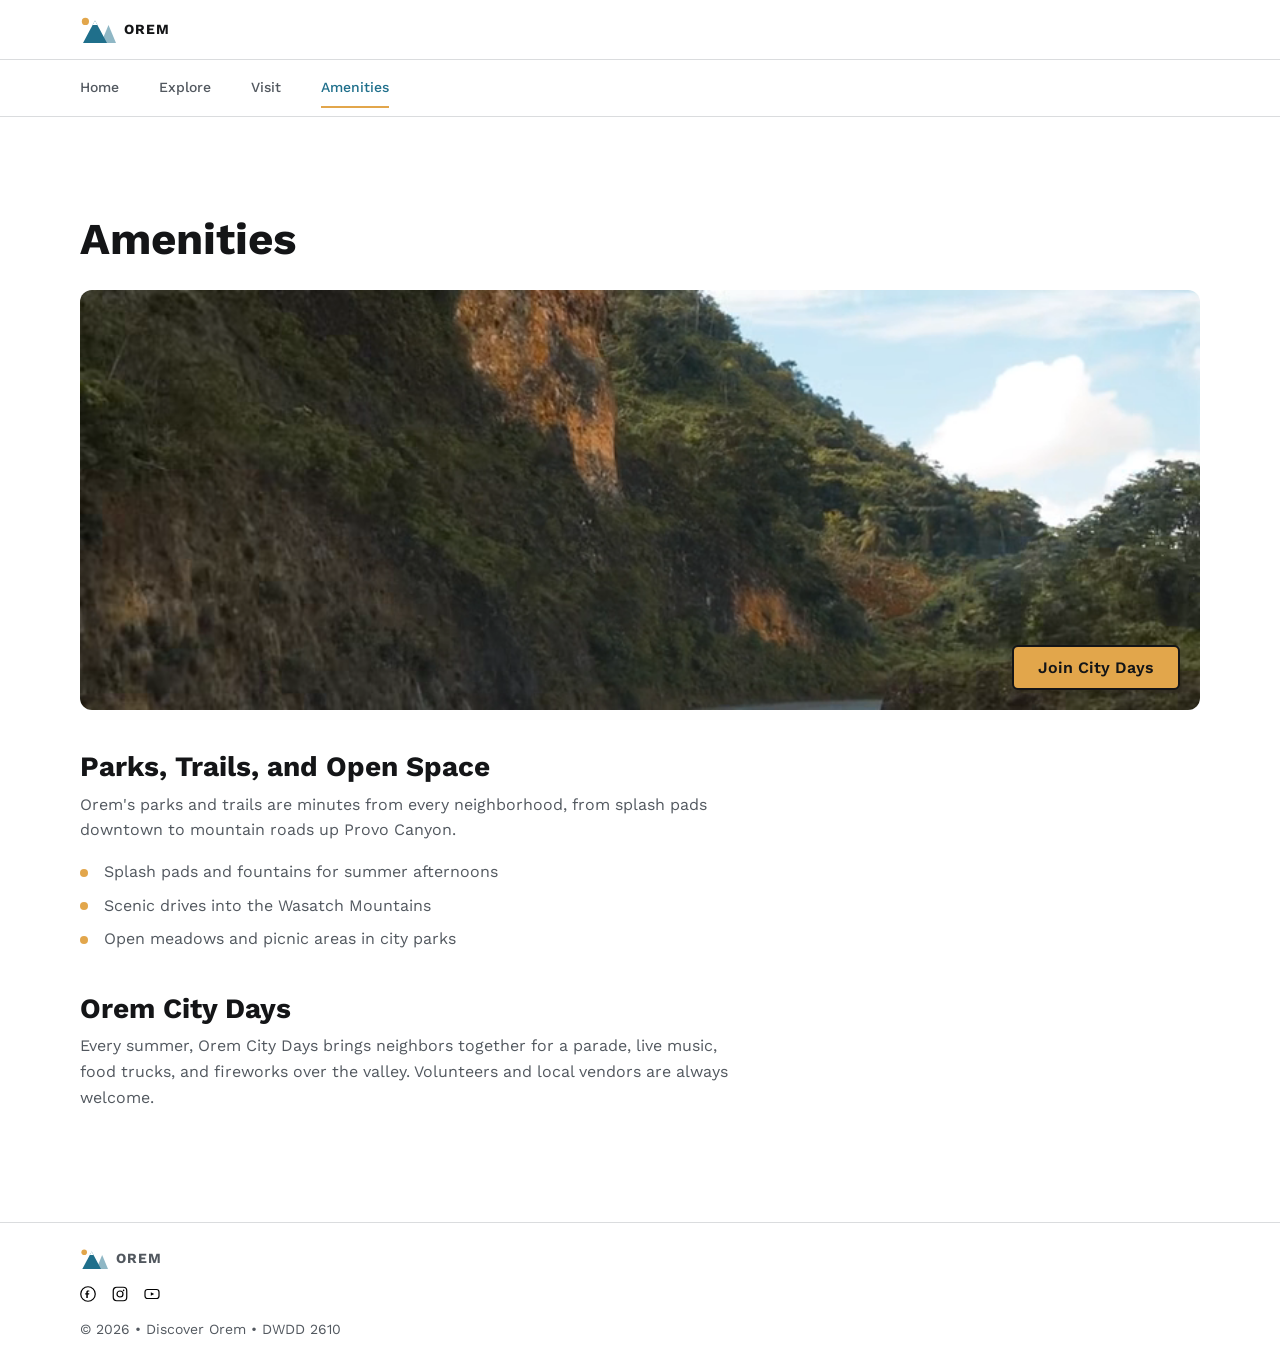
==== amenities.html @ d55edf14 "hero video" ====
<!doctype html>
<html lang="en">
<head>
  <meta charset="UTF-8" />
  <meta name="viewport" content="width=device-width, initial-scale=1.0" />
  <title>Amenities | Discover Orem</title>
  <meta name="description" content="Parks, trails, splash pads, and Orem City Days: the amenities that make Orem, Utah a great place to live." />

  <!-- Open Graph -->
  <meta property="og:title" content="Amenities | Discover Orem" />
  <meta property="og:description" content="Parks, trails, splash pads, and Orem City Days: the amenities that make Orem, Utah a great place to live." />
  <meta property="og:type" content="website" />
  <meta property="og:url" content="https://21sbishop.github.io/2610-start-file/amenities.html" />
  <meta property="og:image" content="https://21sbishop.github.io/2610-start-file/img/og-image.jpg" />
  <meta property="og:image:width" content="1200" />
  <meta property="og:image:height" content="630" />
  <meta property="og:image:alt" content="Discover Orem: Mt. Timpanogos above fall foliage in Utah County" />
  <meta property="og:logo" content="https://21sbishop.github.io/2610-start-file/img/android-chrome-512x512.png" />
  <meta name="twitter:card" content="summary_large_image" />
  <meta name="twitter:title" content="Amenities | Discover Orem" />
  <meta name="twitter:description" content="Parks, trails, splash pads, and Orem City Days: the amenities that make Orem, Utah a great place to live." />
  <meta name="twitter:image" content="https://21sbishop.github.io/2610-start-file/img/og-image.jpg" />

  <!-- Favicons -->
  <link rel="icon" href="favicon.ico?v=2" sizes="any" />
  <link rel="icon" type="image/png" sizes="96x96" href="img/favicon-96x96.png" />
  <link rel="icon" type="image/svg+xml" href="img/favicon.svg" />
  <link rel="icon" type="image/png" sizes="32x32" href="img/favicon-32x32.png" />
  <link rel="icon" type="image/png" sizes="16x16" href="img/favicon-16x16.png" />
  <link rel="apple-touch-icon" sizes="180x180" href="img/apple-touch-icon.png" />
  <link rel="manifest" href="site.webmanifest" />
  <meta name="theme-color" content="#1f6f8b" />
  <meta name="apple-mobile-web-app-title" content="Orem" />

  
  <link rel="preconnect" href="https://fonts.googleapis.com" />
  <link rel="preconnect" href="https://fonts.gstatic.com" crossorigin />
  <link href="https://fonts.googleapis.com/css2?family=Work+Sans:wght@400;500;600;700&display=swap" rel="stylesheet" />


  <link rel="stylesheet" href="styles/styles.min.css" />

  <!-- Scripts -->
  <script src="scripts/year.js" defer></script>
  <script src="scripts/navigation.js" defer></script>
</head>
<body>
  <a class="skip-link" href="#main">Skip to main content</a>

  <header class="site-header">
    <div class="container site-header__inner">
      <a class="brand" href="index.html">
        <img class="brand__mark" src="img/logo.svg" alt="" width="36" height="27" loading="lazy" />
        <span class="brand__name">OREM</span>
      </a>
      <button class="hamburger-button" aria-label="Toggle navigation" aria-expanded="false" aria-controls="primary-nav"></button>
    </div>
  </header>

  <nav class="primary-nav" id="primary-nav" aria-label="Primary">
    <div class="container">
      <ul class="site-nav">
        <li><a class="site-nav__link" href="index.html#hero">Home</a></li>
        <li><a class="site-nav__link" href="index.html#features">Explore</a></li>
        <li><a class="site-nav__link" href="index.html#visit">Visit</a></li>
        <li class="active"><a class="site-nav__link" href="amenities.html" aria-current="page">Amenities</a></li>
      </ul>
    </div>
  </nav>

  <main id="main">
    <section class="section">
      <div class="container page-content">
        <h1>Amenities</h1>
        <div class="hero-video">
          <video width="800" height="300" loop autoplay muted playsinline preload="auto">
            <source src="media/hero-video-hb.webm" type="video/webm">
            <source src="media/hero-video-hb.mp4" type="video/mp4">
          </video>
          <a href="#city-days">Join City Days</a>
        </div>

        <h2>Parks, Trails, and Open Space</h2>
        <p>Orem's parks and trails are minutes from every neighborhood, from splash pads downtown to mountain roads up Provo Canyon.</p>
        <ul>
          <li>Splash pads and fountains for summer afternoons</li>
          <li>Scenic drives into the Wasatch Mountains</li>
          <li>Open meadows and picnic areas in city parks</li>
        </ul>

        <h2 id="city-days">Orem City Days</h2>
        <p>Every summer, Orem City Days brings neighbors together for a parade, live music, food trucks, and fireworks over the valley. Volunteers and local vendors are always welcome.</p>
      </div>
    </section>
  </main>

  <footer class="site-footer">
    <div class="container site-footer__inner">
      <a class="brand brand--footer" href="index.html">
        <img class="brand__mark" src="img/logo.svg" alt="" width="28" height="21" loading="lazy" />
        <span class="brand__name">OREM</span>
      </a>

      <section class="social">
        <a href="#" target="_blank" rel="noopener" aria-label="Orem on Facebook"><img src="img/icon-facebook.svg" alt="" width="16" height="16"></a>
        <a href="#" target="_blank" rel="noopener" aria-label="Orem on Instagram"><img src="img/icon-instagram.svg" alt="" width="16" height="16"></a>
        <a href="#" target="_blank" rel="noopener" aria-label="Orem on YouTube"><img src="img/icon-youtube.svg" alt="" width="16" height="16"></a>
      </section>

      <p class="site-footer__copy">
        &copy; <span id="currentyear"></span> &bull; Discover Orem &bull; DWDD 2610
      </p>
    </div>
  </footer>
</body>
</html>
---- styles/styles.min.css ----
*,*::before,*::after{box-sizing:border-box}html{-webkit-text-size-adjust:100%;text-size-adjust:100%;scroll-behavior:smooth}body{margin:0;min-height:100vh}h1,h2,h3,h4,h5,h6,p,figure,blockquote,dl,dd{margin:0}ul,ol{margin:0;padding:0;list-style:none}img,picture,svg,video{display:block;max-width:100%;height:auto}a{color:inherit;text-decoration:none}button,input,select,textarea{font:inherit;color:inherit;background:none;border:none}button{cursor:pointer}table{border-collapse:collapse;border-spacing:0}:focus-visible{outline:3px solid currentColor;outline-offset:2px}body{font-family:"Work Sans",-apple-system,BlinkMacSystemFont,"Segoe UI",sans-serif;font-size:1rem;line-height:1.6;color:#141517;background-color:#fff}.container{width:100%;max-width:1200px;margin-inline:auto;padding-inline:1rem}.skip-link{position:absolute;top:-100%;left:0;background:#1f6f8b;color:#fff;padding:.5rem 1rem;z-index:100}.skip-link:focus{top:0}.site-header{background-color:#fff;border-bottom:1px solid #dadcde;position:sticky;top:0;z-index:10}.site-header__inner{display:flex;align-items:center;justify-content:space-between;gap:.5rem;padding-block:.5rem}.brand{display:flex;align-items:center;gap:.5rem}.brand__name{font-weight:700;letter-spacing:0.08em;font-size:.875rem}.hamburger-button{position:relative;display:block;width:24px;height:18px;background:transparent;border:none;padding:0;margin:0;cursor:pointer;color:#141517}.hamburger-button::before{content:"";position:absolute;top:0;left:0;width:100%;height:2px;background-color:currentColor;border-radius:2px;box-shadow:0 7px 0 currentColor, 0 14px 0 currentColor}.hamburger-button:focus-visible{outline:2px solid #1f6f8b;outline-offset:4px}.primary-nav{border-bottom:1px solid #dadcde;background-color:#fff}.primary-nav .site-nav{display:none;flex-direction:column;padding-block:.5rem}.primary-nav.is-open .site-nav{display:flex}.site-nav__link{display:block;font-weight:500;font-size:.875rem;color:#52585f;padding-block:.5rem;border-bottom:2px solid transparent;transition:color 0.15s ease, border-color 0.15s ease}.site-nav__link:hover,.site-nav__link:focus-visible{color:#141517}.site-nav li.active .site-nav__link{color:#1f6f8b;border-bottom-color:#e2a64b}.button{display:inline-block;padding:.5rem 1.5rem;border-radius:6px;font-weight:600;font-size:.875rem;transition:transform 0.15s ease, background-color 0.15s ease}.button:hover,.button:focus-visible{transform:translateY(-1px)}.button--primary{background-color:#e2a64b;color:#141517}.button--secondary{background-color:transparent;color:#1f6f8b;border:1px solid #1f6f8b}.hero{position:relative;min-height:70vh;display:flex;align-items:flex-end;overflow:hidden}.hero__media{position:absolute;inset:0;background-color:#141517}.hero__scrim{position:absolute;inset:0;background:linear-gradient(to top, rgba(20,21,23,0.75), rgba(20,21,23,0.1) 60%)}.hero__content{position:relative;z-index:1;color:#fff;padding-block:4rem 2.5rem}.hero__eyebrow{text-transform:uppercase;letter-spacing:0.1em;font-size:.875rem;font-weight:600;color:#e2a64b;margin-bottom:.5rem}.hero__title{font-size:2.25rem;font-weight:700;line-height:1.2;max-width:14ch;margin-bottom:.5rem}.hero__subtitle{max-width:42ch;color:#edeeef;margin-bottom:1.5rem}.section{padding-block:4rem}.section--alt{background-color:#f7f7f8}.section__eyebrow{text-transform:uppercase;letter-spacing:0.1em;font-size:.875rem;font-weight:600;color:#1f6f8b;margin-bottom:.5rem}.section__title{font-size:1.75rem;font-weight:700;line-height:1.2;max-width:20ch;margin-bottom:.5rem}.section__lede{max-width:56ch;color:#52585f;margin-bottom:2.5rem}.card-grid{display:grid;grid-template-columns:1fr;gap:1.5rem}.card{background-color:#fff;border:1px solid #dadcde;border-radius:12px;padding:1.5rem}.card__icon{display:inline-flex;align-items:center;justify-content:center;width:2.5rem;height:2.5rem;border-radius:50%;font-size:1.125rem;margin-bottom:1rem;color:#fff}.card__icon--primary{background-color:#1f6f8b}.card__icon--secondary{background-color:#e2a64b}.card__title{font-size:1.25rem;font-weight:700;margin-bottom:.5rem}.card__text{color:#52585f}.visit{display:grid;gap:2.5rem}.stat-list{display:grid;grid-template-columns:repeat(3, 1fr);gap:1rem}.stat{background-color:#fff;border-radius:6px;padding:1rem;text-align:center;border:1px solid #dadcde}.stat__label{display:block;font-size:.875rem;color:#52585f;margin-bottom:0.25rem}.stat__value{display:block;font-size:1.25rem;font-weight:700;color:#1f6f8b;margin:0}.site-footer{border-top:1px solid #dadcde;padding-block:1.5rem}.site-footer__inner{display:flex;flex-direction:column;align-items:flex-start;gap:1rem}.brand--footer .brand__name{color:#52585f}.social{display:flex;gap:1rem}.social a{display:inline-flex;color:#52585f;transition:color 0.15s ease}.social a:hover,.social a:focus-visible{color:#1f6f8b}.site-footer__copy{font-size:.875rem;color:#52585f}.page-content h1{font-size:2.25rem;font-weight:700;line-height:1.2;margin-bottom:1.5rem}.page-content h2{font-size:1.75rem;font-weight:700;line-height:1.2;margin-block:2.5rem .5rem}.page-content h3{font-size:1.25rem;font-weight:600;margin-block:1.5rem .5rem}.page-content p{max-width:65ch;color:#52585f;margin-bottom:1rem}.page-content ul{margin-bottom:1rem}.page-content li{position:relative;padding-left:1.5rem;margin-bottom:.5rem;color:#52585f}.page-content li::before{content:"";position:absolute;left:0;top:0.6em;width:8px;height:8px;border-radius:50%;background-color:#e2a64b}.swiper{width:100%;height:100%}.hero .swiper.hero__media{position:absolute;z-index:0}.swiper-slide picture{display:block;height:100%}.swiper-slide img{display:block;width:100%;height:100%;object-fit:cover}.hero{--swiper-theme-color: #e2a64b;--swiper-pagination-bullet-inactive-color: #edeeef;--swiper-pagination-bullet-inactive-opacity: 0.6}.hero .swiper-pagination{z-index:2}.hero__scrim{pointer-events:none;background:linear-gradient(to top, rgba(20,21,23,0.85), rgba(20,21,23,0.45) 70%, rgba(20,21,23,0.2))}.hero-video{position:relative;margin-bottom:2.5rem;border-radius:12px;overflow:hidden}.hero-video video{display:block;width:100%;height:auto}.hero-video a{position:absolute;right:10px;bottom:10px;padding:.5rem 1rem;font-size:.875rem;font-weight:600;text-decoration:none;color:#141517;background-color:#e2a64b;border:2px solid #141517;border-radius:6px;box-shadow:0 4px 12px rgba(20,21,23,0.35);transition:background-color 0.15s ease}.hero-video a:hover,.hero-video a:focus-visible{background-color:#fff}@media (min-width: 48rem){.container{padding-inline:2.5rem}.hamburger-button{display:none}.primary-nav .site-nav{display:flex;flex-direction:row;gap:2.5rem;padding-block:.5rem}.hero{min-height:60vh}.hero__title{font-size:2.75rem;max-width:16ch}.card-grid{grid-template-columns:repeat(2, 1fr)}.visit{grid-template-columns:3fr 2fr;align-items:center}.hero-video a{right:20px;bottom:20px;padding:.5rem 1.5rem;font-size:1rem}.page-content h1{font-size:2.75rem}}@media (min-width: 64rem){.site-header__inner{padding-block:1rem}.hero{min-height:85vh}.hero__content{padding-block:6rem 4rem}.hero__eyebrow{font-size:1rem}.hero__title{font-size:3.5rem;max-width:18ch}.hero__subtitle{font-size:1.125rem}.section{padding-block:6rem}.section__title{font-size:2.25rem}.card-grid{grid-template-columns:repeat(3, 1fr);gap:2.5rem}.card{padding:2.5rem}}@media (min-width: 90rem){.hero__title{font-size:4rem}.section__lede{font-size:1.125rem}.stat__value{font-size:1.75rem}}
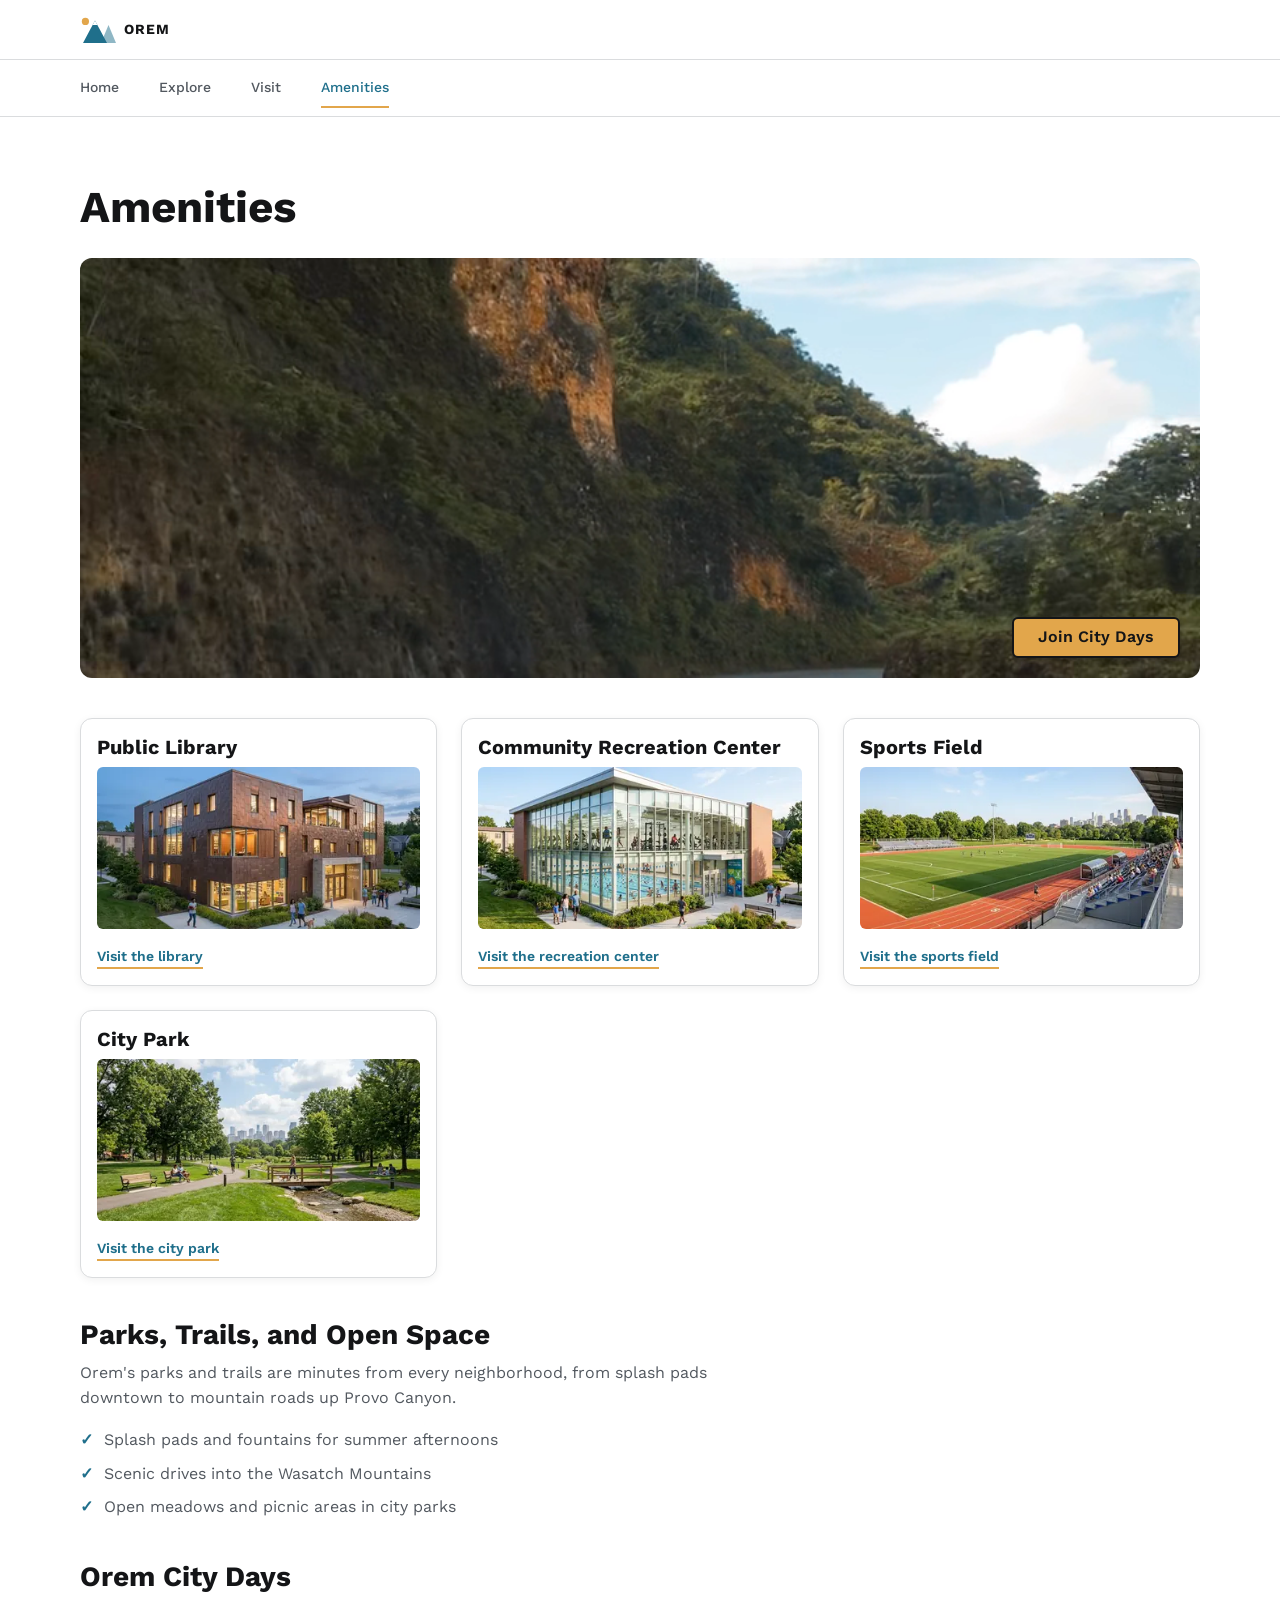
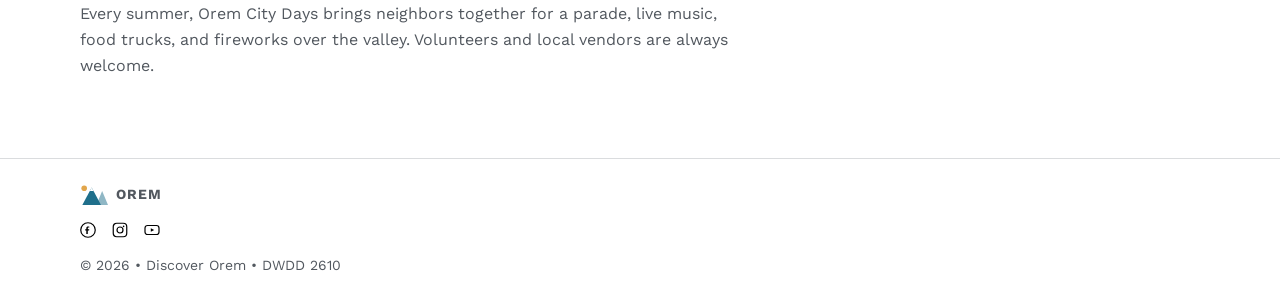
==== commit f8abd8d3: "amenities photos" ====
--- a/amenities.html
+++ b/amenities.html
@@ -68,30 +68,49 @@
     </div>
   </nav>
 
-  <main id="main">
-    <section class="section">
-      <div class="container page-content">
-        <h1>Amenities</h1>
-        <div class="hero-video">
-          <video width="800" height="300" loop autoplay muted playsinline preload="auto">
-            <source src="media/hero-video-hb.webm" type="video/webm">
-            <source src="media/hero-video-hb.mp4" type="video/mp4">
-          </video>
-          <a href="#city-days">Join City Days</a>
-        </div>
+  <main id="main" class="page">
+    <h1>Amenities</h1>
+    <div class="hero-video">
+      <video width="800" height="300" loop autoplay muted playsinline preload="auto">
+        <source src="media/hero-video-hb.webm" type="video/webm">
+        <source src="media/hero-video-hb.mp4" type="video/mp4">
+      </video>
+      <a href="#city-days">Join City Days</a>
+    </div>
 
-        <h2>Parks, Trails, and Open Space</h2>
-        <p>Orem's parks and trails are minutes from every neighborhood, from splash pads downtown to mountain roads up Provo Canyon.</p>
-        <ul>
-          <li>Splash pads and fountains for summer afternoons</li>
-          <li>Scenic drives into the Wasatch Mountains</li>
-          <li>Open meadows and picnic areas in city parks</li>
-        </ul>
+    <div class="grid-3">
+      <section class="card-1">
+        <span>Public Library</span>
+        <img src="photos/amenity-library-thumbnail.webp" alt="The Orem Public Library, a brick building with tall windows and a reading room lit up inside" width="400" height="200" loading="lazy">
+        <a href="library.html">Visit the library</a>
+      </section>
+      <section class="card-1">
+        <span>Community Recreation Center</span>
+        <img src="photos/amenity-recreation-center-thumbnail.webp" alt="The Orem Community Recreation Center, with a glass front showing a fitness floor above an indoor pool" width="400" height="200" loading="lazy">
+        <a href="recreation-center.html">Visit the recreation center</a>
+      </section>
+      <section class="card-1">
+        <span>Sports Field</span>
+        <img src="photos/amenity-sports-field-thumbnail.webp" alt="The Orem sports field, with a green turf field and a red running track beside covered bleachers" width="400" height="200" loading="lazy">
+        <a href="sports-field.html">Visit the sports field</a>
+      </section>
+      <section class="card-1">
+        <span>City Park</span>
+        <img src="photos/amenity-city-park-thumbnail.webp" alt="Orem City Park, with a winding path, a small wooden bridge over a creek, and tall shade trees" width="400" height="200" loading="lazy">
+        <a href="city-park.html">Visit the city park</a>
+      </section>
+    </div>
 
-        <h2 id="city-days">Orem City Days</h2>
-        <p>Every summer, Orem City Days brings neighbors together for a parade, live music, food trucks, and fireworks over the valley. Volunteers and local vendors are always welcome.</p>
-      </div>
-    </section>
+    <h2>Parks, Trails, and Open Space</h2>
+    <p>Orem's parks and trails are minutes from every neighborhood, from splash pads downtown to mountain roads up Provo Canyon.</p>
+    <ul>
+      <li>Splash pads and fountains for summer afternoons</li>
+      <li>Scenic drives into the Wasatch Mountains</li>
+      <li>Open meadows and picnic areas in city parks</li>
+    </ul>
+
+    <h2 id="city-days">Orem City Days</h2>
+    <p>Every summer, Orem City Days brings neighbors together for a parade, live music, food trucks, and fireworks over the valley. Volunteers and local vendors are always welcome.</p>
   </main>
 
   <footer class="site-footer">
--- a/styles/styles.min.css
+++ b/styles/styles.min.css
@@ -1 +1 @@
-*,*::before,*::after{box-sizing:border-box}html{-webkit-text-size-adjust:100%;text-size-adjust:100%;scroll-behavior:smooth}body{margin:0;min-height:100vh}h1,h2,h3,h4,h5,h6,p,figure,blockquote,dl,dd{margin:0}ul,ol{margin:0;padding:0;list-style:none}img,picture,svg,video{display:block;max-width:100%;height:auto}a{color:inherit;text-decoration:none}button,input,select,textarea{font:inherit;color:inherit;background:none;border:none}button{cursor:pointer}table{border-collapse:collapse;border-spacing:0}:focus-visible{outline:3px solid currentColor;outline-offset:2px}body{font-family:"Work Sans",-apple-system,BlinkMacSystemFont,"Segoe UI",sans-serif;font-size:1rem;line-height:1.6;color:#141517;background-color:#fff}.container{width:100%;max-width:1200px;margin-inline:auto;padding-inline:1rem}.skip-link{position:absolute;top:-100%;left:0;background:#1f6f8b;color:#fff;padding:.5rem 1rem;z-index:100}.skip-link:focus{top:0}.site-header{background-color:#fff;border-bottom:1px solid #dadcde;position:sticky;top:0;z-index:10}.site-header__inner{display:flex;align-items:center;justify-content:space-between;gap:.5rem;padding-block:.5rem}.brand{display:flex;align-items:center;gap:.5rem}.brand__name{font-weight:700;letter-spacing:0.08em;font-size:.875rem}.hamburger-button{position:relative;display:block;width:24px;height:18px;background:transparent;border:none;padding:0;margin:0;cursor:pointer;color:#141517}.hamburger-button::before{content:"";position:absolute;top:0;left:0;width:100%;height:2px;background-color:currentColor;border-radius:2px;box-shadow:0 7px 0 currentColor, 0 14px 0 currentColor}.hamburger-button:focus-visible{outline:2px solid #1f6f8b;outline-offset:4px}.primary-nav{border-bottom:1px solid #dadcde;background-color:#fff}.primary-nav .site-nav{display:none;flex-direction:column;padding-block:.5rem}.primary-nav.is-open .site-nav{display:flex}.site-nav__link{display:block;font-weight:500;font-size:.875rem;color:#52585f;padding-block:.5rem;border-bottom:2px solid transparent;transition:color 0.15s ease, border-color 0.15s ease}.site-nav__link:hover,.site-nav__link:focus-visible{color:#141517}.site-nav li.active .site-nav__link{color:#1f6f8b;border-bottom-color:#e2a64b}.button{display:inline-block;padding:.5rem 1.5rem;border-radius:6px;font-weight:600;font-size:.875rem;transition:transform 0.15s ease, background-color 0.15s ease}.button:hover,.button:focus-visible{transform:translateY(-1px)}.button--primary{background-color:#e2a64b;color:#141517}.button--secondary{background-color:transparent;color:#1f6f8b;border:1px solid #1f6f8b}.hero{position:relative;min-height:70vh;display:flex;align-items:flex-end;overflow:hidden}.hero__media{position:absolute;inset:0;background-color:#141517}.hero__scrim{position:absolute;inset:0;background:linear-gradient(to top, rgba(20,21,23,0.75), rgba(20,21,23,0.1) 60%)}.hero__content{position:relative;z-index:1;color:#fff;padding-block:4rem 2.5rem}.hero__eyebrow{text-transform:uppercase;letter-spacing:0.1em;font-size:.875rem;font-weight:600;color:#e2a64b;margin-bottom:.5rem}.hero__title{font-size:2.25rem;font-weight:700;line-height:1.2;max-width:14ch;margin-bottom:.5rem}.hero__subtitle{max-width:42ch;color:#edeeef;margin-bottom:1.5rem}.section{padding-block:4rem}.section--alt{background-color:#f7f7f8}.section__eyebrow{text-transform:uppercase;letter-spacing:0.1em;font-size:.875rem;font-weight:600;color:#1f6f8b;margin-bottom:.5rem}.section__title{font-size:1.75rem;font-weight:700;line-height:1.2;max-width:20ch;margin-bottom:.5rem}.section__lede{max-width:56ch;color:#52585f;margin-bottom:2.5rem}.card-grid{display:grid;grid-template-columns:1fr;gap:1.5rem}.card{background-color:#fff;border:1px solid #dadcde;border-radius:12px;padding:1.5rem}.card__icon{display:inline-flex;align-items:center;justify-content:center;width:2.5rem;height:2.5rem;border-radius:50%;font-size:1.125rem;margin-bottom:1rem;color:#fff}.card__icon--primary{background-color:#1f6f8b}.card__icon--secondary{background-color:#e2a64b}.card__title{font-size:1.25rem;font-weight:700;margin-bottom:.5rem}.card__text{color:#52585f}.visit{display:grid;gap:2.5rem}.stat-list{display:grid;grid-template-columns:repeat(3, 1fr);gap:1rem}.stat{background-color:#fff;border-radius:6px;padding:1rem;text-align:center;border:1px solid #dadcde}.stat__label{display:block;font-size:.875rem;color:#52585f;margin-bottom:0.25rem}.stat__value{display:block;font-size:1.25rem;font-weight:700;color:#1f6f8b;margin:0}.site-footer{border-top:1px solid #dadcde;padding-block:1.5rem}.site-footer__inner{display:flex;flex-direction:column;align-items:flex-start;gap:1rem}.brand--footer .brand__name{color:#52585f}.social{display:flex;gap:1rem}.social a{display:inline-flex;color:#52585f;transition:color 0.15s ease}.social a:hover,.social a:focus-visible{color:#1f6f8b}.site-footer__copy{font-size:.875rem;color:#52585f}.page-content h1{font-size:2.25rem;font-weight:700;line-height:1.2;margin-bottom:1.5rem}.page-content h2{font-size:1.75rem;font-weight:700;line-height:1.2;margin-block:2.5rem .5rem}.page-content h3{font-size:1.25rem;font-weight:600;margin-block:1.5rem .5rem}.page-content p{max-width:65ch;color:#52585f;margin-bottom:1rem}.page-content ul{margin-bottom:1rem}.page-content li{position:relative;padding-left:1.5rem;margin-bottom:.5rem;color:#52585f}.page-content li::before{content:"";position:absolute;left:0;top:0.6em;width:8px;height:8px;border-radius:50%;background-color:#e2a64b}.swiper{width:100%;height:100%}.hero .swiper.hero__media{position:absolute;z-index:0}.swiper-slide picture{display:block;height:100%}.swiper-slide img{display:block;width:100%;height:100%;object-fit:cover}.hero{--swiper-theme-color: #e2a64b;--swiper-pagination-bullet-inactive-color: #edeeef;--swiper-pagination-bullet-inactive-opacity: 0.6}.hero .swiper-pagination{z-index:2}.hero__scrim{pointer-events:none;background:linear-gradient(to top, rgba(20,21,23,0.85), rgba(20,21,23,0.45) 70%, rgba(20,21,23,0.2))}.hero-video{position:relative;margin-bottom:2.5rem;border-radius:12px;overflow:hidden}.hero-video video{display:block;width:100%;height:auto}.hero-video a{position:absolute;right:10px;bottom:10px;padding:.5rem 1rem;font-size:.875rem;font-weight:600;text-decoration:none;color:#141517;background-color:#e2a64b;border:2px solid #141517;border-radius:6px;box-shadow:0 4px 12px rgba(20,21,23,0.35);transition:background-color 0.15s ease}.hero-video a:hover,.hero-video a:focus-visible{background-color:#fff}@media (min-width: 48rem){.container{padding-inline:2.5rem}.hamburger-button{display:none}.primary-nav .site-nav{display:flex;flex-direction:row;gap:2.5rem;padding-block:.5rem}.hero{min-height:60vh}.hero__title{font-size:2.75rem;max-width:16ch}.card-grid{grid-template-columns:repeat(2, 1fr)}.visit{grid-template-columns:3fr 2fr;align-items:center}.hero-video a{right:20px;bottom:20px;padding:.5rem 1.5rem;font-size:1rem}.page-content h1{font-size:2.75rem}}@media (min-width: 64rem){.site-header__inner{padding-block:1rem}.hero{min-height:85vh}.hero__content{padding-block:6rem 4rem}.hero__eyebrow{font-size:1rem}.hero__title{font-size:3.5rem;max-width:18ch}.hero__subtitle{font-size:1.125rem}.section{padding-block:6rem}.section__title{font-size:2.25rem}.card-grid{grid-template-columns:repeat(3, 1fr);gap:2.5rem}.card{padding:2.5rem}}@media (min-width: 90rem){.hero__title{font-size:4rem}.section__lede{font-size:1.125rem}.stat__value{font-size:1.75rem}}
+*,*::before,*::after{box-sizing:border-box}html{-webkit-text-size-adjust:100%;text-size-adjust:100%;scroll-behavior:smooth}body{margin:0;min-height:100vh}h1,h2,h3,h4,h5,h6,p,figure,blockquote,dl,dd{margin:0}ul,ol{margin:0;padding:0;list-style:none}img,picture,svg,video{display:block;max-width:100%;height:auto}a{color:inherit;text-decoration:none}button,input,select,textarea{font:inherit;color:inherit;background:none;border:none}button{cursor:pointer}table{border-collapse:collapse;border-spacing:0}:focus-visible{outline:3px solid currentColor;outline-offset:2px}body{font-family:"Work Sans",-apple-system,BlinkMacSystemFont,"Segoe UI",sans-serif;font-size:1rem;line-height:1.6;color:#141517;background-color:#fff}.container{width:100%;max-width:1200px;margin-inline:auto;padding-inline:1rem}.skip-link{position:absolute;top:-100%;left:0;background:#1f6f8b;color:#fff;padding:.5rem 1rem;z-index:100}.skip-link:focus{top:0}.site-header{background-color:#fff;border-bottom:1px solid #dadcde;position:sticky;top:0;z-index:10}.site-header__inner{display:flex;align-items:center;justify-content:space-between;gap:.5rem;padding-block:.5rem}.brand{display:flex;align-items:center;gap:.5rem}.brand__name{font-weight:700;letter-spacing:0.08em;font-size:.875rem}.hamburger-button{position:relative;display:block;width:24px;height:18px;background:transparent;border:none;padding:0;margin:0;cursor:pointer;color:#141517}.hamburger-button::before{content:"";position:absolute;top:0;left:0;width:100%;height:2px;background-color:currentColor;border-radius:2px;box-shadow:0 7px 0 currentColor, 0 14px 0 currentColor}.hamburger-button:focus-visible{outline:2px solid #1f6f8b;outline-offset:4px}.primary-nav{border-bottom:1px solid #dadcde;background-color:#fff}.primary-nav .site-nav{display:none;flex-direction:column;padding-block:.5rem}.primary-nav.is-open .site-nav{display:flex}.site-nav__link{display:block;font-weight:500;font-size:.875rem;color:#52585f;padding-block:.5rem;border-bottom:2px solid transparent;transition:color 0.15s ease, border-color 0.15s ease}.site-nav__link:hover,.site-nav__link:focus-visible{color:#141517}.site-nav li.active .site-nav__link{color:#1f6f8b;border-bottom-color:#e2a64b}.button{display:inline-block;padding:.5rem 1.5rem;border-radius:6px;font-weight:600;font-size:.875rem;transition:transform 0.15s ease, background-color 0.15s ease}.button:hover,.button:focus-visible{transform:translateY(-1px)}.button--primary{background-color:#e2a64b;color:#141517}.button--secondary{background-color:transparent;color:#1f6f8b;border:1px solid #1f6f8b}.hero{position:relative;min-height:70vh;display:flex;align-items:flex-end;overflow:hidden}.hero__media{position:absolute;inset:0;background-color:#141517}.hero__scrim{position:absolute;inset:0;background:linear-gradient(to top, rgba(20,21,23,0.75), rgba(20,21,23,0.1) 60%)}.hero__content{position:relative;z-index:1;color:#fff;padding-block:4rem 2.5rem}.hero__eyebrow{text-transform:uppercase;letter-spacing:0.1em;font-size:.875rem;font-weight:600;color:#e2a64b;margin-bottom:.5rem}.hero__title{font-size:2.25rem;font-weight:700;line-height:1.2;max-width:14ch;margin-bottom:.5rem}.hero__subtitle{max-width:42ch;color:#edeeef;margin-bottom:1.5rem}.section{padding-block:4rem}.section--alt{background-color:#f7f7f8}.section__eyebrow{text-transform:uppercase;letter-spacing:0.1em;font-size:.875rem;font-weight:600;color:#1f6f8b;margin-bottom:.5rem}.section__title{font-size:1.75rem;font-weight:700;line-height:1.2;max-width:20ch;margin-bottom:.5rem}.section__lede{max-width:56ch;color:#52585f;margin-bottom:2.5rem}.card-grid{display:grid;grid-template-columns:1fr;gap:1.5rem}.card{background-color:#fff;border:1px solid #dadcde;border-radius:12px;padding:1.5rem}.card__icon{display:inline-flex;align-items:center;justify-content:center;width:2.5rem;height:2.5rem;border-radius:50%;font-size:1.125rem;margin-bottom:1rem;color:#fff}.card__icon--primary{background-color:#1f6f8b}.card__icon--secondary{background-color:#e2a64b}.card__title{font-size:1.25rem;font-weight:700;margin-bottom:.5rem}.card__text{color:#52585f}.visit{display:grid;gap:2.5rem}.stat-list{display:grid;grid-template-columns:repeat(3, 1fr);gap:1rem}.stat{background-color:#fff;border-radius:6px;padding:1rem;text-align:center;border:1px solid #dadcde}.stat__label{display:block;font-size:.875rem;color:#52585f;margin-bottom:0.25rem}.stat__value{display:block;font-size:1.25rem;font-weight:700;color:#1f6f8b;margin:0}.site-footer{clear:both;border-top:1px solid #dadcde;padding-block:1.5rem}.site-footer__inner{display:flex;flex-direction:column;align-items:flex-start;gap:1rem}.brand--footer .brand__name{color:#52585f}.social{display:flex;gap:1rem}.social a{display:inline-flex;color:#52585f;transition:color 0.15s ease}.social a:hover,.social a:focus-visible{color:#1f6f8b}.site-footer__copy{font-size:.875rem;color:#52585f}main.page{max-width:1200px;margin-inline:auto;padding:4rem 1rem}main>h1{font-size:2.25rem;font-weight:700;line-height:1.2;margin-bottom:1.5rem}main>h2{font-size:1.75rem;font-weight:700;line-height:1.2;margin-block:2.5rem .5rem}main>h3{font-size:1.25rem;font-weight:600;margin-block:1.5rem .5rem}main>p{max-width:65ch;color:#52585f;margin-bottom:1rem}main>ul{margin-bottom:1.5rem}main>ul li{position:relative;padding-left:1.5rem;margin-bottom:.5rem;color:#52585f}main>ul li::before{content:"\2713";position:absolute;left:0;font-weight:700;color:#1f6f8b}main>img{display:block;width:100%;height:auto;margin-bottom:1.5rem;border-radius:12px}main>address{font-style:normal;line-height:1.6;color:#141517;padding-left:1rem;border-left:4px solid #e2a64b;margin-block:1.5rem}.swiper{width:100%;height:100%}.hero .swiper.hero__media{position:absolute;z-index:0}.swiper-slide picture{display:block;height:100%}.swiper-slide img{display:block;width:100%;height:100%;object-fit:cover}.hero{--swiper-theme-color: #e2a64b;--swiper-pagination-bullet-inactive-color: #edeeef;--swiper-pagination-bullet-inactive-opacity: 0.6}.hero .swiper-pagination{z-index:2}.hero__scrim{pointer-events:none;background:linear-gradient(to top, rgba(20,21,23,0.85), rgba(20,21,23,0.45) 70%, rgba(20,21,23,0.2))}.hero-video{position:relative;margin-bottom:2.5rem;border-radius:12px;overflow:hidden}.hero-video video{display:block;width:100%;height:auto}.hero-video a{position:absolute;right:6px;bottom:6px;padding:0.25rem 0.5rem;font-size:0.75rem;font-weight:600;line-height:1.3;text-decoration:none;color:#141517;background-color:#e2a64b;border:1px solid #141517;border-radius:4px;box-shadow:0 2px 6px rgba(20,21,23,0.35);transition:background-color 0.15s ease}.hero-video a:hover,.hero-video a:focus-visible{background-color:#fff}.card-1{display:flex;flex-direction:column;gap:.5rem;padding:1rem;background-color:#fff;border:1px solid #dadcde;border-radius:12px;box-shadow:0 2px 8px rgba(20,21,23,0.06)}.card-1 span{font-size:1.25rem;font-weight:700;line-height:1.2;color:#141517}.card-1 img{display:block;width:100%;height:auto;border-radius:6px}.card-1 a{align-self:flex-start;margin-top:.5rem;font-weight:600;font-size:.875rem;color:#1f6f8b;border-bottom:2px solid #e2a64b;transition:color 0.15s ease}.card-1 a:hover,.card-1 a:focus-visible{color:#141517}.grid-1,.grid-2,.grid-3{display:grid;grid-template-columns:1fr;gap:1.5rem;margin-bottom:2.5rem}@media (min-width: 25rem){.grid-2,.grid-3{grid-template-columns:1fr 1fr}}@media (min-width: 50rem){.grid-3{grid-template-columns:1fr 1fr 1fr}}@media (min-width: 48rem){.container{padding-inline:2.5rem}.hamburger-button{display:none}.primary-nav .site-nav{display:flex;flex-direction:row;gap:2.5rem;padding-block:.5rem}.hero{min-height:60vh}.hero__title{font-size:2.75rem;max-width:16ch}.card-grid{grid-template-columns:repeat(2, 1fr)}.visit{grid-template-columns:3fr 2fr;align-items:center}.hero-video a{right:20px;bottom:20px;padding:.5rem 1.5rem;font-size:1rem;border-width:2px;border-radius:6px}main.page{padding-inline:2.5rem}main>h1{font-size:2.75rem}main>img{float:right;width:50%;margin:0 0 1.5rem 2.5rem}}@media (min-width: 64rem){.site-header__inner{padding-block:1rem}.hero{min-height:85vh}.hero__content{padding-block:6rem 4rem}.hero__eyebrow{font-size:1rem}.hero__title{font-size:3.5rem;max-width:18ch}.hero__subtitle{font-size:1.125rem}.section{padding-block:6rem}.section__title{font-size:2.25rem}.card-grid{grid-template-columns:repeat(3, 1fr);gap:2.5rem}.card{padding:2.5rem}}@media (min-width: 90rem){.hero__title{font-size:4rem}.section__lede{font-size:1.125rem}.stat__value{font-size:1.75rem}}
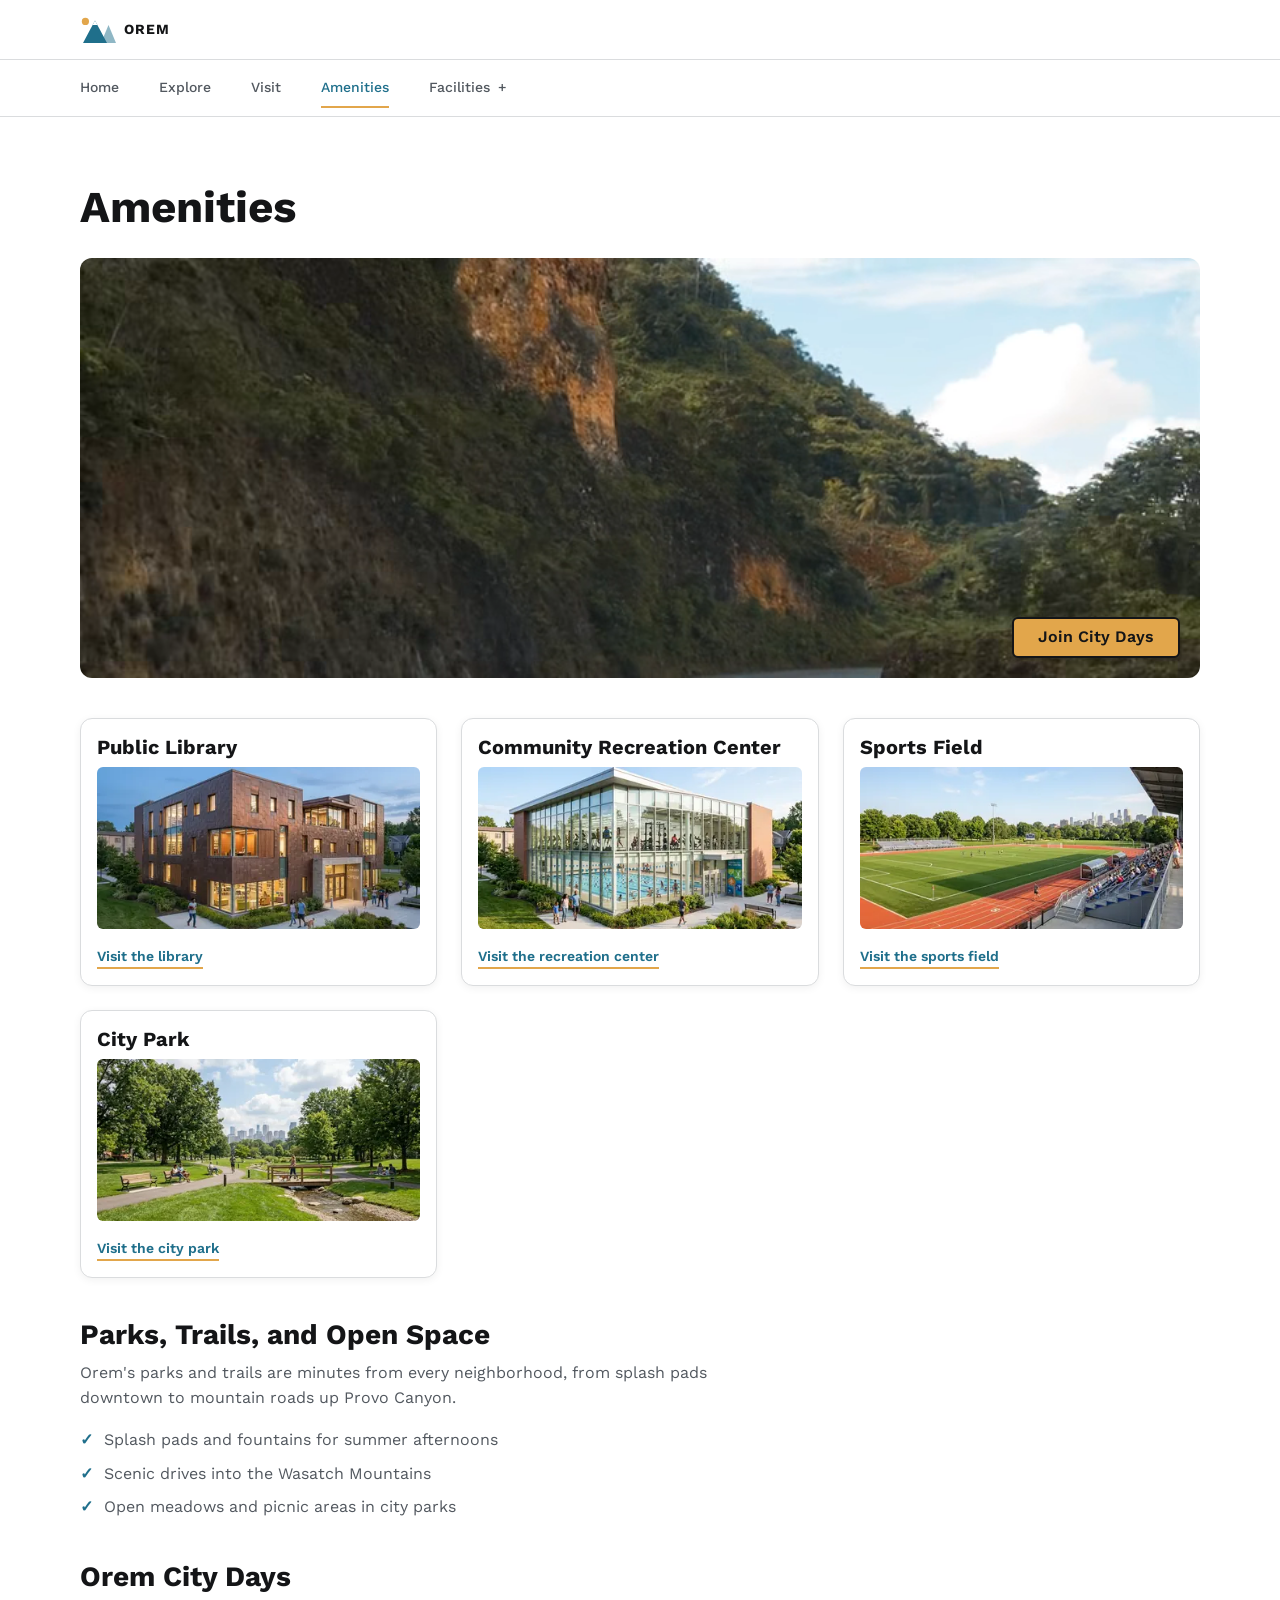
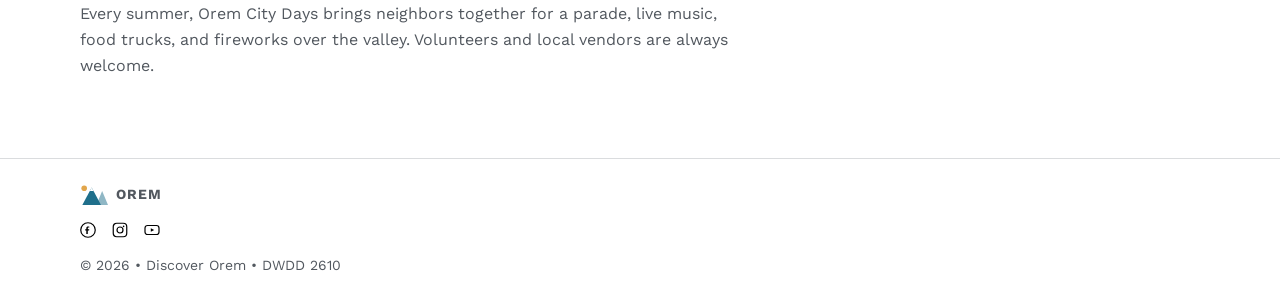
==== commit 1f0fb556: "navigation" ====
--- a/amenities.html
+++ b/amenities.html
@@ -60,10 +60,18 @@
   <nav class="primary-nav" id="primary-nav" aria-label="Primary">
     <div class="container">
       <ul class="site-nav">
-        <li><a class="site-nav__link" href="index.html#hero">Home</a></li>
-        <li><a class="site-nav__link" href="index.html#features">Explore</a></li>
-        <li><a class="site-nav__link" href="index.html#visit">Visit</a></li>
-        <li class="active"><a class="site-nav__link" href="amenities.html" aria-current="page">Amenities</a></li>
+        <li><a href="index.html#hero">Home</a></li>
+        <li><a href="index.html#features">Explore</a></li>
+        <li><a href="index.html#visit">Visit</a></li>
+        <li class="current-menu-item"><a href="amenities.html" aria-current="page">Amenities</a></li>
+        <li class="menu-item-has-children"><a href="#">Facilities</a>
+          <ul>
+            <li><a href="library.html">Library</a></li>
+            <li><a href="recreation-center.html">Recreation Center</a></li>
+            <li><a href="sports-field.html">Sports Field</a></li>
+            <li><a href="city-park.html">City Park</a></li>
+          </ul>
+        </li>
       </ul>
     </div>
   </nav>
--- a/styles/styles.min.css
+++ b/styles/styles.min.css
@@ -1 +1 @@
-*,*::before,*::after{box-sizing:border-box}html{-webkit-text-size-adjust:100%;text-size-adjust:100%;scroll-behavior:smooth}body{margin:0;min-height:100vh}h1,h2,h3,h4,h5,h6,p,figure,blockquote,dl,dd{margin:0}ul,ol{margin:0;padding:0;list-style:none}img,picture,svg,video{display:block;max-width:100%;height:auto}a{color:inherit;text-decoration:none}button,input,select,textarea{font:inherit;color:inherit;background:none;border:none}button{cursor:pointer}table{border-collapse:collapse;border-spacing:0}:focus-visible{outline:3px solid currentColor;outline-offset:2px}body{font-family:"Work Sans",-apple-system,BlinkMacSystemFont,"Segoe UI",sans-serif;font-size:1rem;line-height:1.6;color:#141517;background-color:#fff}.container{width:100%;max-width:1200px;margin-inline:auto;padding-inline:1rem}.skip-link{position:absolute;top:-100%;left:0;background:#1f6f8b;color:#fff;padding:.5rem 1rem;z-index:100}.skip-link:focus{top:0}.site-header{background-color:#fff;border-bottom:1px solid #dadcde;position:sticky;top:0;z-index:10}.site-header__inner{display:flex;align-items:center;justify-content:space-between;gap:.5rem;padding-block:.5rem}.brand{display:flex;align-items:center;gap:.5rem}.brand__name{font-weight:700;letter-spacing:0.08em;font-size:.875rem}.hamburger-button{position:relative;display:block;width:24px;height:18px;background:transparent;border:none;padding:0;margin:0;cursor:pointer;color:#141517}.hamburger-button::before{content:"";position:absolute;top:0;left:0;width:100%;height:2px;background-color:currentColor;border-radius:2px;box-shadow:0 7px 0 currentColor, 0 14px 0 currentColor}.hamburger-button:focus-visible{outline:2px solid #1f6f8b;outline-offset:4px}.primary-nav{border-bottom:1px solid #dadcde;background-color:#fff}.primary-nav .site-nav{display:none;flex-direction:column;padding-block:.5rem}.primary-nav.is-open .site-nav{display:flex}.site-nav__link{display:block;font-weight:500;font-size:.875rem;color:#52585f;padding-block:.5rem;border-bottom:2px solid transparent;transition:color 0.15s ease, border-color 0.15s ease}.site-nav__link:hover,.site-nav__link:focus-visible{color:#141517}.site-nav li.active .site-nav__link{color:#1f6f8b;border-bottom-color:#e2a64b}.button{display:inline-block;padding:.5rem 1.5rem;border-radius:6px;font-weight:600;font-size:.875rem;transition:transform 0.15s ease, background-color 0.15s ease}.button:hover,.button:focus-visible{transform:translateY(-1px)}.button--primary{background-color:#e2a64b;color:#141517}.button--secondary{background-color:transparent;color:#1f6f8b;border:1px solid #1f6f8b}.hero{position:relative;min-height:70vh;display:flex;align-items:flex-end;overflow:hidden}.hero__media{position:absolute;inset:0;background-color:#141517}.hero__scrim{position:absolute;inset:0;background:linear-gradient(to top, rgba(20,21,23,0.75), rgba(20,21,23,0.1) 60%)}.hero__content{position:relative;z-index:1;color:#fff;padding-block:4rem 2.5rem}.hero__eyebrow{text-transform:uppercase;letter-spacing:0.1em;font-size:.875rem;font-weight:600;color:#e2a64b;margin-bottom:.5rem}.hero__title{font-size:2.25rem;font-weight:700;line-height:1.2;max-width:14ch;margin-bottom:.5rem}.hero__subtitle{max-width:42ch;color:#edeeef;margin-bottom:1.5rem}.section{padding-block:4rem}.section--alt{background-color:#f7f7f8}.section__eyebrow{text-transform:uppercase;letter-spacing:0.1em;font-size:.875rem;font-weight:600;color:#1f6f8b;margin-bottom:.5rem}.section__title{font-size:1.75rem;font-weight:700;line-height:1.2;max-width:20ch;margin-bottom:.5rem}.section__lede{max-width:56ch;color:#52585f;margin-bottom:2.5rem}.card-grid{display:grid;grid-template-columns:1fr;gap:1.5rem}.card{background-color:#fff;border:1px solid #dadcde;border-radius:12px;padding:1.5rem}.card__icon{display:inline-flex;align-items:center;justify-content:center;width:2.5rem;height:2.5rem;border-radius:50%;font-size:1.125rem;margin-bottom:1rem;color:#fff}.card__icon--primary{background-color:#1f6f8b}.card__icon--secondary{background-color:#e2a64b}.card__title{font-size:1.25rem;font-weight:700;margin-bottom:.5rem}.card__text{color:#52585f}.visit{display:grid;gap:2.5rem}.stat-list{display:grid;grid-template-columns:repeat(3, 1fr);gap:1rem}.stat{background-color:#fff;border-radius:6px;padding:1rem;text-align:center;border:1px solid #dadcde}.stat__label{display:block;font-size:.875rem;color:#52585f;margin-bottom:0.25rem}.stat__value{display:block;font-size:1.25rem;font-weight:700;color:#1f6f8b;margin:0}.site-footer{clear:both;border-top:1px solid #dadcde;padding-block:1.5rem}.site-footer__inner{display:flex;flex-direction:column;align-items:flex-start;gap:1rem}.brand--footer .brand__name{color:#52585f}.social{display:flex;gap:1rem}.social a{display:inline-flex;color:#52585f;transition:color 0.15s ease}.social a:hover,.social a:focus-visible{color:#1f6f8b}.site-footer__copy{font-size:.875rem;color:#52585f}main.page{max-width:1200px;margin-inline:auto;padding:4rem 1rem}main>h1{font-size:2.25rem;font-weight:700;line-height:1.2;margin-bottom:1.5rem}main>h2{font-size:1.75rem;font-weight:700;line-height:1.2;margin-block:2.5rem .5rem}main>h3{font-size:1.25rem;font-weight:600;margin-block:1.5rem .5rem}main>p{max-width:65ch;color:#52585f;margin-bottom:1rem}main>ul{margin-bottom:1.5rem}main>ul li{position:relative;padding-left:1.5rem;margin-bottom:.5rem;color:#52585f}main>ul li::before{content:"\2713";position:absolute;left:0;font-weight:700;color:#1f6f8b}main>img{display:block;width:100%;height:auto;margin-bottom:1.5rem;border-radius:12px}main>address{font-style:normal;line-height:1.6;color:#141517;padding-left:1rem;border-left:4px solid #e2a64b;margin-block:1.5rem}.swiper{width:100%;height:100%}.hero .swiper.hero__media{position:absolute;z-index:0}.swiper-slide picture{display:block;height:100%}.swiper-slide img{display:block;width:100%;height:100%;object-fit:cover}.hero{--swiper-theme-color: #e2a64b;--swiper-pagination-bullet-inactive-color: #edeeef;--swiper-pagination-bullet-inactive-opacity: 0.6}.hero .swiper-pagination{z-index:2}.hero__scrim{pointer-events:none;background:linear-gradient(to top, rgba(20,21,23,0.85), rgba(20,21,23,0.45) 70%, rgba(20,21,23,0.2))}.hero-video{position:relative;margin-bottom:2.5rem;border-radius:12px;overflow:hidden}.hero-video video{display:block;width:100%;height:auto}.hero-video a{position:absolute;right:6px;bottom:6px;padding:0.25rem 0.5rem;font-size:0.75rem;font-weight:600;line-height:1.3;text-decoration:none;color:#141517;background-color:#e2a64b;border:1px solid #141517;border-radius:4px;box-shadow:0 2px 6px rgba(20,21,23,0.35);transition:background-color 0.15s ease}.hero-video a:hover,.hero-video a:focus-visible{background-color:#fff}.card-1{display:flex;flex-direction:column;gap:.5rem;padding:1rem;background-color:#fff;border:1px solid #dadcde;border-radius:12px;box-shadow:0 2px 8px rgba(20,21,23,0.06)}.card-1 span{font-size:1.25rem;font-weight:700;line-height:1.2;color:#141517}.card-1 img{display:block;width:100%;height:auto;border-radius:6px}.card-1 a{align-self:flex-start;margin-top:.5rem;font-weight:600;font-size:.875rem;color:#1f6f8b;border-bottom:2px solid #e2a64b;transition:color 0.15s ease}.card-1 a:hover,.card-1 a:focus-visible{color:#141517}.grid-1,.grid-2,.grid-3{display:grid;grid-template-columns:1fr;gap:1.5rem;margin-bottom:2.5rem}@media (min-width: 25rem){.grid-2,.grid-3{grid-template-columns:1fr 1fr}}@media (min-width: 50rem){.grid-3{grid-template-columns:1fr 1fr 1fr}}@media (min-width: 48rem){.container{padding-inline:2.5rem}.hamburger-button{display:none}.primary-nav .site-nav{display:flex;flex-direction:row;gap:2.5rem;padding-block:.5rem}.hero{min-height:60vh}.hero__title{font-size:2.75rem;max-width:16ch}.card-grid{grid-template-columns:repeat(2, 1fr)}.visit{grid-template-columns:3fr 2fr;align-items:center}.hero-video a{right:20px;bottom:20px;padding:.5rem 1.5rem;font-size:1rem;border-width:2px;border-radius:6px}main.page{padding-inline:2.5rem}main>h1{font-size:2.75rem}main>img{float:right;width:50%;margin:0 0 1.5rem 2.5rem}}@media (min-width: 64rem){.site-header__inner{padding-block:1rem}.hero{min-height:85vh}.hero__content{padding-block:6rem 4rem}.hero__eyebrow{font-size:1rem}.hero__title{font-size:3.5rem;max-width:18ch}.hero__subtitle{font-size:1.125rem}.section{padding-block:6rem}.section__title{font-size:2.25rem}.card-grid{grid-template-columns:repeat(3, 1fr);gap:2.5rem}.card{padding:2.5rem}}@media (min-width: 90rem){.hero__title{font-size:4rem}.section__lede{font-size:1.125rem}.stat__value{font-size:1.75rem}}
+*,*::before,*::after{box-sizing:border-box}html{-webkit-text-size-adjust:100%;text-size-adjust:100%;scroll-behavior:smooth}body{margin:0;min-height:100vh}h1,h2,h3,h4,h5,h6,p,figure,blockquote,dl,dd{margin:0}ul,ol{margin:0;padding:0;list-style:none}img,picture,svg,video{display:block;max-width:100%;height:auto}a{color:inherit;text-decoration:none}button,input,select,textarea{font:inherit;color:inherit;background:none;border:none}button{cursor:pointer}table{border-collapse:collapse;border-spacing:0}:focus-visible{outline:3px solid currentColor;outline-offset:2px}body{font-family:"Work Sans",-apple-system,BlinkMacSystemFont,"Segoe UI",sans-serif;font-size:1rem;line-height:1.6;color:#141517;background-color:#fff}.container{width:100%;max-width:1200px;margin-inline:auto;padding-inline:1rem}.skip-link{position:absolute;top:-100%;left:0;background:#1f6f8b;color:#fff;padding:.5rem 1rem;z-index:100}.skip-link:focus{top:0}.site-header{background-color:#fff;border-bottom:1px solid #dadcde;position:sticky;top:0;z-index:10}.site-header__inner{display:flex;align-items:center;justify-content:space-between;gap:.5rem;padding-block:.5rem}.brand{display:flex;align-items:center;gap:.5rem}.brand__name{font-weight:700;letter-spacing:0.08em;font-size:.875rem}.hamburger-button{position:relative;display:block;width:24px;height:18px;background:transparent;border:none;padding:0;margin:0;cursor:pointer;color:#141517}.hamburger-button::before{content:"";position:absolute;top:0;left:0;width:100%;height:2px;background-color:currentColor;border-radius:2px;box-shadow:0 7px 0 currentColor, 0 14px 0 currentColor}.hamburger-button:focus-visible{outline:2px solid #1f6f8b;outline-offset:4px}.primary-nav{position:relative;z-index:999;border-bottom:1px solid #dadcde;background-color:#fff}.primary-nav .site-nav{display:none;flex-direction:column;padding-block:.5rem}.primary-nav .site-nav li ul{margin:0;padding:0;list-style-type:none}.primary-nav.is-open .site-nav{display:flex}.site-nav a{display:block;font-weight:500;font-size:.875rem;color:#52585f;padding-block:.5rem;border-bottom:2px solid transparent;transition:color 0.15s ease, border-color 0.15s ease}.site-nav a:hover,.site-nav a:focus-visible{color:#141517}.site-nav li.current-menu-item a{color:#1f6f8b;border-bottom-color:#e2a64b}.site-nav li ul a{text-transform:capitalize;font-size:0.8125rem;padding-left:15px}.site-nav .current-menu-parent>a{background-color:#edeeef;color:#1f6f8b}.site-nav .menu-item-has-children>a{display:grid;grid-template-columns:auto 16px;justify-content:start;gap:0.25rem}.site-nav .menu-item-has-children>a::after{content:"+";text-align:center}.site-nav .menu-item-has-children:hover>a::after,.site-nav .menu-item-has-children:focus-within>a::after{content:"\2014"}.site-nav .menu-item-has-children>ul{display:none}.site-nav .menu-item-has-children:hover>ul,.site-nav .menu-item-has-children:focus-within>ul{display:block}.button{display:inline-block;padding:.5rem 1.5rem;border-radius:6px;font-weight:600;font-size:.875rem;transition:transform 0.15s ease, background-color 0.15s ease}.button:hover,.button:focus-visible{transform:translateY(-1px)}.button--primary{background-color:#e2a64b;color:#141517}.button--secondary{background-color:transparent;color:#1f6f8b;border:1px solid #1f6f8b}.hero{position:relative;min-height:70vh;display:flex;align-items:flex-end;overflow:hidden}.hero__media{position:absolute;inset:0;background-color:#141517}.hero__scrim{position:absolute;inset:0;background:linear-gradient(to top, rgba(20,21,23,0.75), rgba(20,21,23,0.1) 60%)}.hero__content{position:relative;z-index:1;color:#fff;padding-block:4rem 2.5rem}.hero__eyebrow{text-transform:uppercase;letter-spacing:0.1em;font-size:.875rem;font-weight:600;color:#e2a64b;margin-bottom:.5rem}.hero__title{font-size:2.25rem;font-weight:700;line-height:1.2;max-width:14ch;margin-bottom:.5rem}.hero__subtitle{max-width:42ch;color:#edeeef;margin-bottom:1.5rem}.section{padding-block:4rem}.section--alt{background-color:#f7f7f8}.section__eyebrow{text-transform:uppercase;letter-spacing:0.1em;font-size:.875rem;font-weight:600;color:#1f6f8b;margin-bottom:.5rem}.section__title{font-size:1.75rem;font-weight:700;line-height:1.2;max-width:20ch;margin-bottom:.5rem}.section__lede{max-width:56ch;color:#52585f;margin-bottom:2.5rem}.card-grid{display:grid;grid-template-columns:1fr;gap:1.5rem}.card{background-color:#fff;border:1px solid #dadcde;border-radius:12px;padding:1.5rem}.card__icon{display:inline-flex;align-items:center;justify-content:center;width:2.5rem;height:2.5rem;border-radius:50%;font-size:1.125rem;margin-bottom:1rem;color:#fff}.card__icon--primary{background-color:#1f6f8b}.card__icon--secondary{background-color:#e2a64b}.card__title{font-size:1.25rem;font-weight:700;margin-bottom:.5rem}.card__text{color:#52585f}.visit{display:grid;gap:2.5rem}.stat-list{display:grid;grid-template-columns:repeat(3, 1fr);gap:1rem}.stat{background-color:#fff;border-radius:6px;padding:1rem;text-align:center;border:1px solid #dadcde}.stat__label{display:block;font-size:.875rem;color:#52585f;margin-bottom:0.25rem}.stat__value{display:block;font-size:1.25rem;font-weight:700;color:#1f6f8b;margin:0}.site-footer{clear:both;border-top:1px solid #dadcde;padding-block:1.5rem}.site-footer__inner{display:flex;flex-direction:column;align-items:flex-start;gap:1rem}.brand--footer .brand__name{color:#52585f}.social{display:flex;gap:1rem}.social a{display:inline-flex;color:#52585f;transition:color 0.15s ease}.social a:hover,.social a:focus-visible{color:#1f6f8b}.site-footer__copy{font-size:.875rem;color:#52585f}main.page{max-width:1200px;margin-inline:auto;padding:4rem 1rem}main>h1{font-size:2.25rem;font-weight:700;line-height:1.2;margin-bottom:1.5rem}main>h2{font-size:1.75rem;font-weight:700;line-height:1.2;margin-block:2.5rem .5rem}main>h3{font-size:1.25rem;font-weight:600;margin-block:1.5rem .5rem}main>p{max-width:65ch;color:#52585f;margin-bottom:1rem}main>ul{margin-bottom:1.5rem}main>ul li{position:relative;padding-left:1.5rem;margin-bottom:.5rem;color:#52585f}main>ul li::before{content:"\2713";position:absolute;left:0;font-weight:700;color:#1f6f8b}main>img{display:block;width:100%;height:auto;margin-bottom:1.5rem;border-radius:12px}main>address{font-style:normal;line-height:1.6;color:#141517;padding-left:1rem;border-left:4px solid #e2a64b;margin-block:1.5rem}.swiper{width:100%;height:100%}.hero .swiper.hero__media{position:absolute;z-index:0}.swiper-slide picture{display:block;height:100%}.swiper-slide img{display:block;width:100%;height:100%;object-fit:cover}.hero{--swiper-theme-color: #e2a64b;--swiper-pagination-bullet-inactive-color: #edeeef;--swiper-pagination-bullet-inactive-opacity: 0.6}.hero .swiper-pagination{z-index:2}.hero__scrim{pointer-events:none;background:linear-gradient(to top, rgba(20,21,23,0.85), rgba(20,21,23,0.45) 70%, rgba(20,21,23,0.2))}.hero-video{position:relative;margin-bottom:2.5rem;border-radius:12px;overflow:hidden}.hero-video video{display:block;width:100%;height:auto}.hero-video a{position:absolute;right:6px;bottom:6px;padding:0.25rem 0.5rem;font-size:0.75rem;font-weight:600;line-height:1.3;text-decoration:none;color:#141517;background-color:#e2a64b;border:1px solid #141517;border-radius:4px;box-shadow:0 2px 6px rgba(20,21,23,0.35);transition:background-color 0.15s ease}.hero-video a:hover,.hero-video a:focus-visible{background-color:#fff}.card-1{display:flex;flex-direction:column;gap:.5rem;padding:1rem;background-color:#fff;border:1px solid #dadcde;border-radius:12px;box-shadow:0 2px 8px rgba(20,21,23,0.06)}.card-1 span{font-size:1.25rem;font-weight:700;line-height:1.2;color:#141517}.card-1 img{display:block;width:100%;height:auto;border-radius:6px}.card-1 a{align-self:flex-start;margin-top:.5rem;font-weight:600;font-size:.875rem;color:#1f6f8b;border-bottom:2px solid #e2a64b;transition:color 0.15s ease}.card-1 a:hover,.card-1 a:focus-visible{color:#141517}.grid-1,.grid-2,.grid-3{display:grid;grid-template-columns:1fr;gap:1.5rem;margin-bottom:2.5rem}@media (min-width: 25rem){.grid-2,.grid-3{grid-template-columns:1fr 1fr}}@media (min-width: 50rem){.grid-3{grid-template-columns:1fr 1fr 1fr}}@media (min-width: 48rem){.container{padding-inline:2.5rem}.hamburger-button{display:none}.primary-nav .site-nav{display:flex;flex-direction:row;gap:2.5rem;padding-block:.5rem}.primary-nav{position:sticky;top:0}.site-header{position:static}.site-nav>li{position:relative}.site-nav>li>ul{position:absolute;top:100%;left:0;min-width:12rem;padding-block:.5rem;background-color:#edeeef;border-radius:0 0 6px 6px;box-shadow:0 6px 12px rgba(20,21,23,0.15)}.site-nav li ul a{padding-inline:1rem}.site-nav .current-menu-parent>a{padding-inline:.5rem;border-radius:6px 6px 0 0}.hero{min-height:60vh}.hero__title{font-size:2.75rem;max-width:16ch}.card-grid{grid-template-columns:repeat(2, 1fr)}.visit{grid-template-columns:3fr 2fr;align-items:center}.hero-video a{right:20px;bottom:20px;padding:.5rem 1.5rem;font-size:1rem;border-width:2px;border-radius:6px}main.page{padding-inline:2.5rem}main>h1{font-size:2.75rem}main>img{float:right;width:50%;margin:0 0 1.5rem 2.5rem}}@media (min-width: 64rem){.site-header__inner{padding-block:1rem}.hero{min-height:85vh}.hero__content{padding-block:6rem 4rem}.hero__eyebrow{font-size:1rem}.hero__title{font-size:3.5rem;max-width:18ch}.hero__subtitle{font-size:1.125rem}.section{padding-block:6rem}.section__title{font-size:2.25rem}.card-grid{grid-template-columns:repeat(3, 1fr);gap:2.5rem}.card{padding:2.5rem}}@media (min-width: 90rem){.hero__title{font-size:4rem}.section__lede{font-size:1.125rem}.stat__value{font-size:1.75rem}}
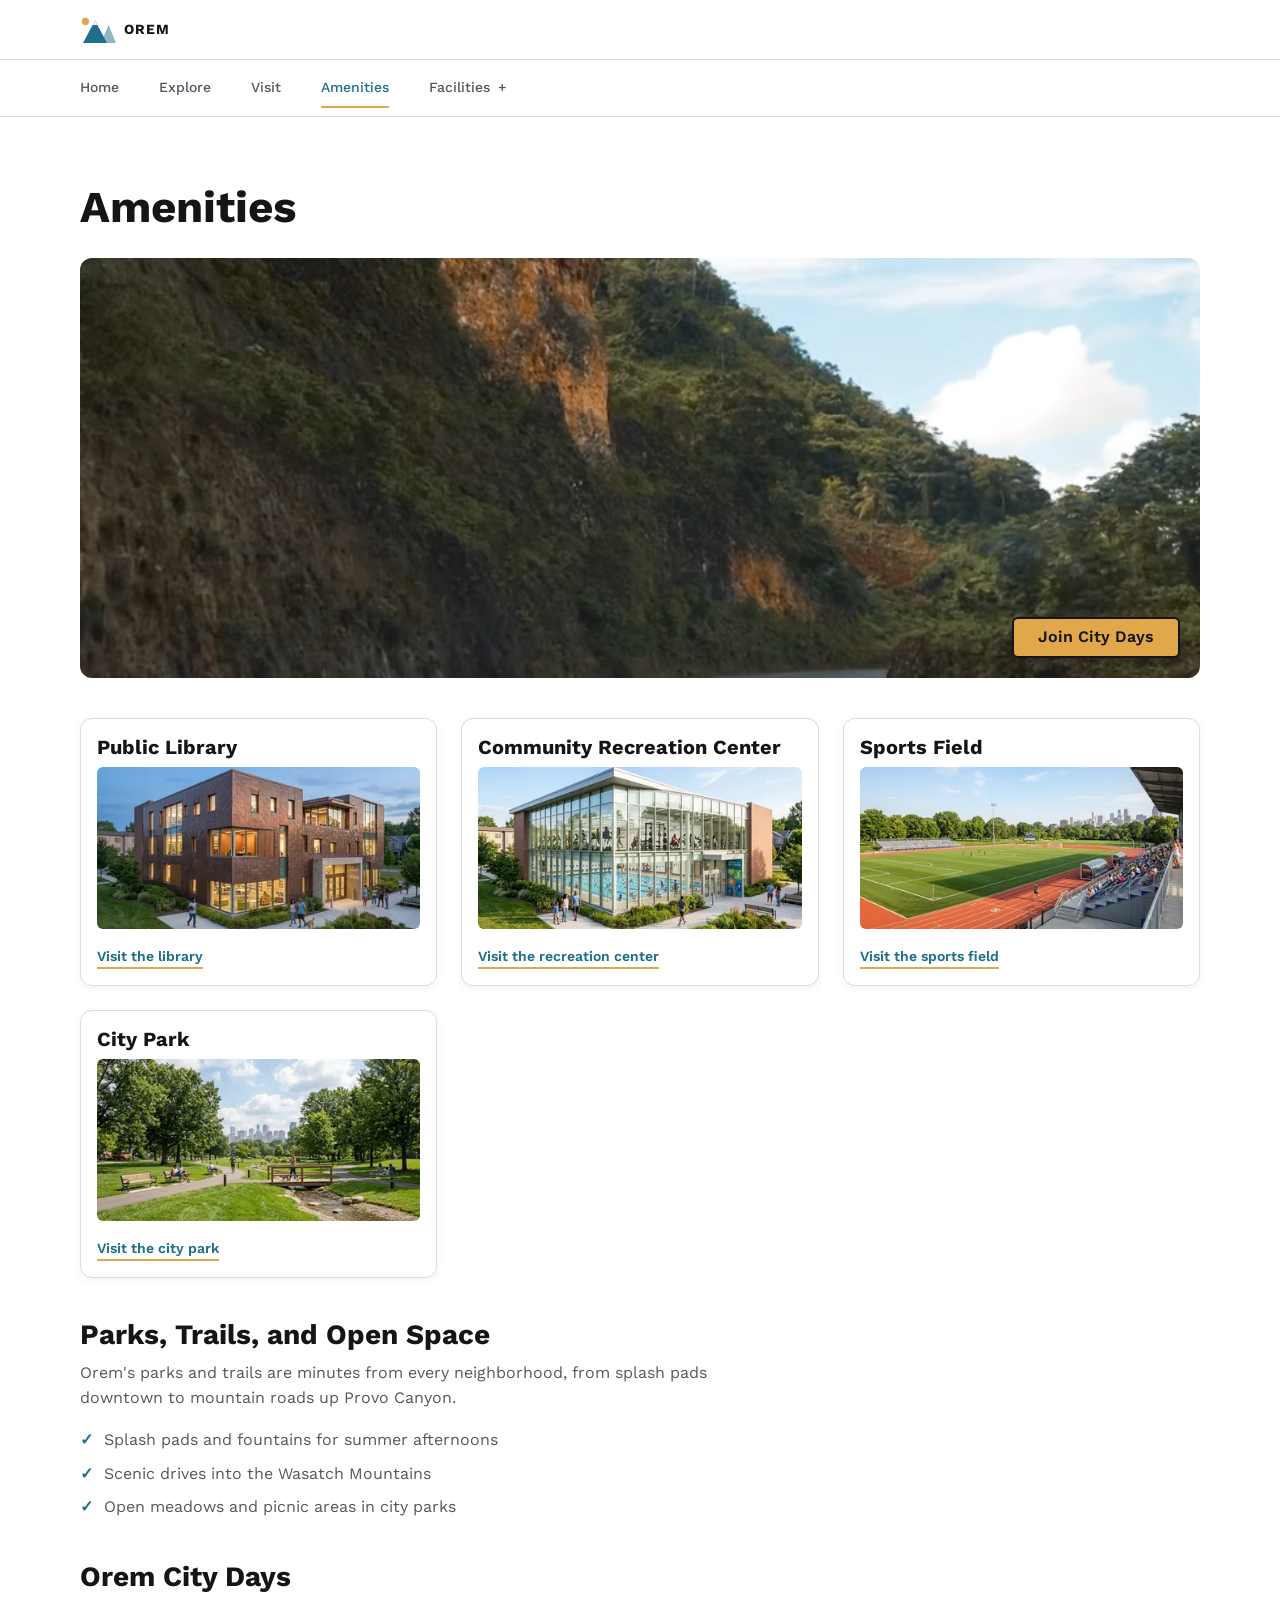
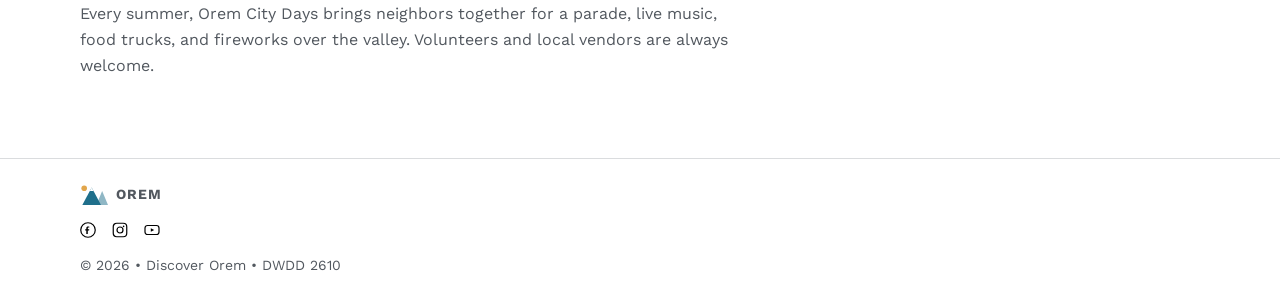
==== commit 8df7d90d: "navigation" ====
--- a/amenities.html
+++ b/amenities.html
@@ -87,26 +87,26 @@
     </div>
 
     <div class="grid-3">
-      <section class="card-1">
+      <div class="card-1">
         <span>Public Library</span>
         <img src="photos/amenity-library-thumbnail.webp" alt="The Orem Public Library, a brick building with tall windows and a reading room lit up inside" width="400" height="200" loading="lazy">
         <a href="library.html">Visit the library</a>
-      </section>
-      <section class="card-1">
+      </div>
+      <div class="card-1">
         <span>Community Recreation Center</span>
         <img src="photos/amenity-recreation-center-thumbnail.webp" alt="The Orem Community Recreation Center, with a glass front showing a fitness floor above an indoor pool" width="400" height="200" loading="lazy">
         <a href="recreation-center.html">Visit the recreation center</a>
-      </section>
-      <section class="card-1">
+      </div>
+      <div class="card-1">
         <span>Sports Field</span>
         <img src="photos/amenity-sports-field-thumbnail.webp" alt="The Orem sports field, with a green turf field and a red running track beside covered bleachers" width="400" height="200" loading="lazy">
         <a href="sports-field.html">Visit the sports field</a>
-      </section>
-      <section class="card-1">
+      </div>
+      <div class="card-1">
         <span>City Park</span>
         <img src="photos/amenity-city-park-thumbnail.webp" alt="Orem City Park, with a winding path, a small wooden bridge over a creek, and tall shade trees" width="400" height="200" loading="lazy">
         <a href="city-park.html">Visit the city park</a>
-      </section>
+      </div>
     </div>
 
     <h2>Parks, Trails, and Open Space</h2>
@@ -128,11 +128,11 @@
         <span class="brand__name">OREM</span>
       </a>
 
-      <section class="social">
+      <div class="social">
         <a href="#" target="_blank" rel="noopener" aria-label="Orem on Facebook"><img src="img/icon-facebook.svg" alt="" width="16" height="16"></a>
         <a href="#" target="_blank" rel="noopener" aria-label="Orem on Instagram"><img src="img/icon-instagram.svg" alt="" width="16" height="16"></a>
         <a href="#" target="_blank" rel="noopener" aria-label="Orem on YouTube"><img src="img/icon-youtube.svg" alt="" width="16" height="16"></a>
-      </section>
+      </div>
 
       <p class="site-footer__copy">
         &copy; <span id="currentyear"></span> &bull; Discover Orem &bull; DWDD 2610
--- a/styles/styles.min.css
+++ b/styles/styles.min.css
@@ -1 +1 @@
-*,*::before,*::after{box-sizing:border-box}html{-webkit-text-size-adjust:100%;text-size-adjust:100%;scroll-behavior:smooth}body{margin:0;min-height:100vh}h1,h2,h3,h4,h5,h6,p,figure,blockquote,dl,dd{margin:0}ul,ol{margin:0;padding:0;list-style:none}img,picture,svg,video{display:block;max-width:100%;height:auto}a{color:inherit;text-decoration:none}button,input,select,textarea{font:inherit;color:inherit;background:none;border:none}button{cursor:pointer}table{border-collapse:collapse;border-spacing:0}:focus-visible{outline:3px solid currentColor;outline-offset:2px}body{font-family:"Work Sans",-apple-system,BlinkMacSystemFont,"Segoe UI",sans-serif;font-size:1rem;line-height:1.6;color:#141517;background-color:#fff}.container{width:100%;max-width:1200px;margin-inline:auto;padding-inline:1rem}.skip-link{position:absolute;top:-100%;left:0;background:#1f6f8b;color:#fff;padding:.5rem 1rem;z-index:100}.skip-link:focus{top:0}.site-header{background-color:#fff;border-bottom:1px solid #dadcde;position:sticky;top:0;z-index:10}.site-header__inner{display:flex;align-items:center;justify-content:space-between;gap:.5rem;padding-block:.5rem}.brand{display:flex;align-items:center;gap:.5rem}.brand__name{font-weight:700;letter-spacing:0.08em;font-size:.875rem}.hamburger-button{position:relative;display:block;width:24px;height:18px;background:transparent;border:none;padding:0;margin:0;cursor:pointer;color:#141517}.hamburger-button::before{content:"";position:absolute;top:0;left:0;width:100%;height:2px;background-color:currentColor;border-radius:2px;box-shadow:0 7px 0 currentColor, 0 14px 0 currentColor}.hamburger-button:focus-visible{outline:2px solid #1f6f8b;outline-offset:4px}.primary-nav{position:relative;z-index:999;border-bottom:1px solid #dadcde;background-color:#fff}.primary-nav .site-nav{display:none;flex-direction:column;padding-block:.5rem}.primary-nav .site-nav li ul{margin:0;padding:0;list-style-type:none}.primary-nav.is-open .site-nav{display:flex}.site-nav a{display:block;font-weight:500;font-size:.875rem;color:#52585f;padding-block:.5rem;border-bottom:2px solid transparent;transition:color 0.15s ease, border-color 0.15s ease}.site-nav a:hover,.site-nav a:focus-visible{color:#141517}.site-nav li.current-menu-item a{color:#1f6f8b;border-bottom-color:#e2a64b}.site-nav li ul a{text-transform:capitalize;font-size:0.8125rem;padding-left:15px}.site-nav .current-menu-parent>a{background-color:#edeeef;color:#1f6f8b}.site-nav .menu-item-has-children>a{display:grid;grid-template-columns:auto 16px;justify-content:start;gap:0.25rem}.site-nav .menu-item-has-children>a::after{content:"+";text-align:center}.site-nav .menu-item-has-children:hover>a::after,.site-nav .menu-item-has-children:focus-within>a::after{content:"\2014"}.site-nav .menu-item-has-children>ul{display:none}.site-nav .menu-item-has-children:hover>ul,.site-nav .menu-item-has-children:focus-within>ul{display:block}.button{display:inline-block;padding:.5rem 1.5rem;border-radius:6px;font-weight:600;font-size:.875rem;transition:transform 0.15s ease, background-color 0.15s ease}.button:hover,.button:focus-visible{transform:translateY(-1px)}.button--primary{background-color:#e2a64b;color:#141517}.button--secondary{background-color:transparent;color:#1f6f8b;border:1px solid #1f6f8b}.hero{position:relative;min-height:70vh;display:flex;align-items:flex-end;overflow:hidden}.hero__media{position:absolute;inset:0;background-color:#141517}.hero__scrim{position:absolute;inset:0;background:linear-gradient(to top, rgba(20,21,23,0.75), rgba(20,21,23,0.1) 60%)}.hero__content{position:relative;z-index:1;color:#fff;padding-block:4rem 2.5rem}.hero__eyebrow{text-transform:uppercase;letter-spacing:0.1em;font-size:.875rem;font-weight:600;color:#e2a64b;margin-bottom:.5rem}.hero__title{font-size:2.25rem;font-weight:700;line-height:1.2;max-width:14ch;margin-bottom:.5rem}.hero__subtitle{max-width:42ch;color:#edeeef;margin-bottom:1.5rem}.section{padding-block:4rem}.section--alt{background-color:#f7f7f8}.section__eyebrow{text-transform:uppercase;letter-spacing:0.1em;font-size:.875rem;font-weight:600;color:#1f6f8b;margin-bottom:.5rem}.section__title{font-size:1.75rem;font-weight:700;line-height:1.2;max-width:20ch;margin-bottom:.5rem}.section__lede{max-width:56ch;color:#52585f;margin-bottom:2.5rem}.card-grid{display:grid;grid-template-columns:1fr;gap:1.5rem}.card{background-color:#fff;border:1px solid #dadcde;border-radius:12px;padding:1.5rem}.card__icon{display:inline-flex;align-items:center;justify-content:center;width:2.5rem;height:2.5rem;border-radius:50%;font-size:1.125rem;margin-bottom:1rem;color:#fff}.card__icon--primary{background-color:#1f6f8b}.card__icon--secondary{background-color:#e2a64b}.card__title{font-size:1.25rem;font-weight:700;margin-bottom:.5rem}.card__text{color:#52585f}.visit{display:grid;gap:2.5rem}.stat-list{display:grid;grid-template-columns:repeat(3, 1fr);gap:1rem}.stat{background-color:#fff;border-radius:6px;padding:1rem;text-align:center;border:1px solid #dadcde}.stat__label{display:block;font-size:.875rem;color:#52585f;margin-bottom:0.25rem}.stat__value{display:block;font-size:1.25rem;font-weight:700;color:#1f6f8b;margin:0}.site-footer{clear:both;border-top:1px solid #dadcde;padding-block:1.5rem}.site-footer__inner{display:flex;flex-direction:column;align-items:flex-start;gap:1rem}.brand--footer .brand__name{color:#52585f}.social{display:flex;gap:1rem}.social a{display:inline-flex;color:#52585f;transition:color 0.15s ease}.social a:hover,.social a:focus-visible{color:#1f6f8b}.site-footer__copy{font-size:.875rem;color:#52585f}main.page{max-width:1200px;margin-inline:auto;padding:4rem 1rem}main>h1{font-size:2.25rem;font-weight:700;line-height:1.2;margin-bottom:1.5rem}main>h2{font-size:1.75rem;font-weight:700;line-height:1.2;margin-block:2.5rem .5rem}main>h3{font-size:1.25rem;font-weight:600;margin-block:1.5rem .5rem}main>p{max-width:65ch;color:#52585f;margin-bottom:1rem}main>ul{margin-bottom:1.5rem}main>ul li{position:relative;padding-left:1.5rem;margin-bottom:.5rem;color:#52585f}main>ul li::before{content:"\2713";position:absolute;left:0;font-weight:700;color:#1f6f8b}main>img{display:block;width:100%;height:auto;margin-bottom:1.5rem;border-radius:12px}main>address{font-style:normal;line-height:1.6;color:#141517;padding-left:1rem;border-left:4px solid #e2a64b;margin-block:1.5rem}.swiper{width:100%;height:100%}.hero .swiper.hero__media{position:absolute;z-index:0}.swiper-slide picture{display:block;height:100%}.swiper-slide img{display:block;width:100%;height:100%;object-fit:cover}.hero{--swiper-theme-color: #e2a64b;--swiper-pagination-bullet-inactive-color: #edeeef;--swiper-pagination-bullet-inactive-opacity: 0.6}.hero .swiper-pagination{z-index:2}.hero__scrim{pointer-events:none;background:linear-gradient(to top, rgba(20,21,23,0.85), rgba(20,21,23,0.45) 70%, rgba(20,21,23,0.2))}.hero-video{position:relative;margin-bottom:2.5rem;border-radius:12px;overflow:hidden}.hero-video video{display:block;width:100%;height:auto}.hero-video a{position:absolute;right:6px;bottom:6px;padding:0.25rem 0.5rem;font-size:0.75rem;font-weight:600;line-height:1.3;text-decoration:none;color:#141517;background-color:#e2a64b;border:1px solid #141517;border-radius:4px;box-shadow:0 2px 6px rgba(20,21,23,0.35);transition:background-color 0.15s ease}.hero-video a:hover,.hero-video a:focus-visible{background-color:#fff}.card-1{display:flex;flex-direction:column;gap:.5rem;padding:1rem;background-color:#fff;border:1px solid #dadcde;border-radius:12px;box-shadow:0 2px 8px rgba(20,21,23,0.06)}.card-1 span{font-size:1.25rem;font-weight:700;line-height:1.2;color:#141517}.card-1 img{display:block;width:100%;height:auto;border-radius:6px}.card-1 a{align-self:flex-start;margin-top:.5rem;font-weight:600;font-size:.875rem;color:#1f6f8b;border-bottom:2px solid #e2a64b;transition:color 0.15s ease}.card-1 a:hover,.card-1 a:focus-visible{color:#141517}.grid-1,.grid-2,.grid-3{display:grid;grid-template-columns:1fr;gap:1.5rem;margin-bottom:2.5rem}@media (min-width: 25rem){.grid-2,.grid-3{grid-template-columns:1fr 1fr}}@media (min-width: 50rem){.grid-3{grid-template-columns:1fr 1fr 1fr}}@media (min-width: 48rem){.container{padding-inline:2.5rem}.hamburger-button{display:none}.primary-nav .site-nav{display:flex;flex-direction:row;gap:2.5rem;padding-block:.5rem}.primary-nav{position:sticky;top:0}.site-header{position:static}.site-nav>li{position:relative}.site-nav>li>ul{position:absolute;top:100%;left:0;min-width:12rem;padding-block:.5rem;background-color:#edeeef;border-radius:0 0 6px 6px;box-shadow:0 6px 12px rgba(20,21,23,0.15)}.site-nav li ul a{padding-inline:1rem}.site-nav .current-menu-parent>a{padding-inline:.5rem;border-radius:6px 6px 0 0}.hero{min-height:60vh}.hero__title{font-size:2.75rem;max-width:16ch}.card-grid{grid-template-columns:repeat(2, 1fr)}.visit{grid-template-columns:3fr 2fr;align-items:center}.hero-video a{right:20px;bottom:20px;padding:.5rem 1.5rem;font-size:1rem;border-width:2px;border-radius:6px}main.page{padding-inline:2.5rem}main>h1{font-size:2.75rem}main>img{float:right;width:50%;margin:0 0 1.5rem 2.5rem}}@media (min-width: 64rem){.site-header__inner{padding-block:1rem}.hero{min-height:85vh}.hero__content{padding-block:6rem 4rem}.hero__eyebrow{font-size:1rem}.hero__title{font-size:3.5rem;max-width:18ch}.hero__subtitle{font-size:1.125rem}.section{padding-block:6rem}.section__title{font-size:2.25rem}.card-grid{grid-template-columns:repeat(3, 1fr);gap:2.5rem}.card{padding:2.5rem}}@media (min-width: 90rem){.hero__title{font-size:4rem}.section__lede{font-size:1.125rem}.stat__value{font-size:1.75rem}}
+*,*::before,*::after{box-sizing:border-box}html{-webkit-text-size-adjust:100%;text-size-adjust:100%;scroll-behavior:smooth}body{margin:0;min-height:100vh}h1,h2,h3,h4,h5,h6,p,figure,blockquote,dl,dd{margin:0}ul,ol{margin:0;padding:0;list-style:none}img,picture,svg,video{display:block;max-width:100%;height:auto}a{color:inherit;text-decoration:none}button,input,select,textarea{font:inherit;color:inherit;background:none;border:none}button{cursor:pointer}table{border-collapse:collapse;border-spacing:0}:focus-visible{outline:3px solid currentColor;outline-offset:2px}body{font-family:"Work Sans",-apple-system,BlinkMacSystemFont,"Segoe UI",sans-serif;font-size:1rem;line-height:1.6;color:#141517;background-color:#fff}.container{width:100%;max-width:1200px;margin-inline:auto;padding-inline:1rem}.skip-link{position:absolute;top:-100%;left:0;background:#1f6f8b;color:#fff;padding:.5rem 1rem;z-index:100}.skip-link:focus{top:0}.site-header{background-color:#fff;border-bottom:1px solid #dadcde;position:sticky;top:0;z-index:10}.site-header__inner{display:flex;align-items:center;justify-content:space-between;gap:.5rem;padding-block:.5rem}.brand{display:flex;align-items:center;gap:.5rem}.brand__name{font-weight:700;letter-spacing:0.08em;font-size:.875rem}.hamburger-button{position:relative;display:block;width:24px;height:18px;background:transparent;border:none;padding:0;margin:0;cursor:pointer;color:#141517}.hamburger-button::before{content:"";position:absolute;top:0;left:0;width:100%;height:2px;background-color:currentColor;border-radius:2px;box-shadow:0 7px 0 currentColor, 0 14px 0 currentColor}.hamburger-button:focus-visible{outline:2px solid #1f6f8b;outline-offset:4px}.primary-nav{position:relative;z-index:999;border-bottom:1px solid #dadcde;background-color:#fff}.primary-nav .site-nav{display:none;flex-direction:column;padding-block:.5rem}.primary-nav .site-nav li ul{margin:0;padding:0;list-style-type:none}.primary-nav.is-open .site-nav{display:flex}.site-nav a{display:block;font-weight:500;font-size:.875rem;color:#52585f;padding-block:.5rem;border-bottom:2px solid transparent;transition:color 0.15s ease, border-color 0.15s ease}.site-nav a:hover,.site-nav a:focus-visible{color:#141517}.site-nav li.current-menu-item a{color:#1f6f8b;border-bottom-color:#e2a64b}.site-nav li ul a{text-transform:capitalize;font-size:0.8125rem;padding-left:15px}.site-nav .current-menu-parent>a{background-color:#edeeef;color:#1f6f8b}.site-nav .menu-item-has-children>a{display:grid;grid-template-columns:auto 16px;justify-content:start;gap:0.25rem}.site-nav .menu-item-has-children>a::after{content:"+";text-align:center}.site-nav .menu-item-has-children:hover>a::after,.site-nav .menu-item-has-children:focus-within>a::after{content:"\2014"}.site-nav .menu-item-has-children>ul{display:none}.site-nav .menu-item-has-children:hover>ul,.site-nav .menu-item-has-children:focus-within>ul{display:block}.button{display:inline-block;padding:.5rem 1.5rem;border-radius:6px;font-weight:600;font-size:.875rem;transition:transform 0.15s ease, background-color 0.15s ease}.button:hover,.button:focus-visible{transform:translateY(-1px)}.button--primary{background-color:#e2a64b;color:#141517}.button--secondary{background-color:transparent;color:#1f6f8b;border:1px solid #1f6f8b}.hero{position:relative;min-height:70vh;display:flex;align-items:flex-end;overflow:hidden;background-color:#141517}.hero__media{position:absolute;inset:0;background-color:#141517}.hero__scrim{position:absolute;inset:0;background:linear-gradient(to top, rgba(20,21,23,0.75), rgba(20,21,23,0.1) 60%)}.hero__content{position:relative;z-index:1;color:#fff;padding-block:4rem 2.5rem}.hero__eyebrow{text-transform:uppercase;letter-spacing:0.1em;font-size:.875rem;font-weight:600;color:#e2a64b;margin-bottom:.5rem}.hero__title{font-size:2.25rem;font-weight:700;line-height:1.2;max-width:14ch;margin-bottom:.5rem}.hero__subtitle{max-width:42ch;color:#edeeef;margin-bottom:1.5rem}.section{padding-block:4rem}.section--alt{background-color:#f7f7f8}.section__eyebrow{text-transform:uppercase;letter-spacing:0.1em;font-size:.875rem;font-weight:600;color:#1f6f8b;margin-bottom:.5rem}.section__title{font-size:1.75rem;font-weight:700;line-height:1.2;max-width:20ch;margin-bottom:.5rem}.section__lede{max-width:56ch;color:#52585f;margin-bottom:2.5rem}.card-grid{display:grid;grid-template-columns:1fr;gap:1.5rem}.card{background-color:#fff;border:1px solid #dadcde;border-radius:12px;padding:1.5rem}.card__icon{display:inline-flex;align-items:center;justify-content:center;width:2.5rem;height:2.5rem;border-radius:50%;font-size:1.125rem;margin-bottom:1rem;color:#fff}.card__icon--primary{background-color:#1f6f8b}.card__icon--secondary{background-color:#e2a64b}.card__title{font-size:1.25rem;font-weight:700;margin-bottom:.5rem}.card__text{color:#52585f}.visit{display:grid;gap:2.5rem}.stat-list{display:grid;grid-template-columns:repeat(3, 1fr);gap:1rem}.stat{background-color:#fff;border-radius:6px;padding:1rem;text-align:center;border:1px solid #dadcde}.stat__label{display:block;font-size:.875rem;color:#52585f;margin-bottom:0.25rem}.stat__value{display:block;font-size:1.25rem;font-weight:700;color:#1f6f8b;margin:0}.site-footer{clear:both;border-top:1px solid #dadcde;padding-block:1.5rem}.site-footer__inner{display:flex;flex-direction:column;align-items:flex-start;gap:1rem}.brand--footer .brand__name{color:#52585f}.social{display:flex;gap:1rem}.social a{display:inline-flex;color:#52585f;transition:color 0.15s ease}.social a:hover,.social a:focus-visible{color:#1f6f8b}.site-footer__copy{font-size:.875rem;color:#52585f}main.page{max-width:1200px;margin-inline:auto;padding:4rem 1rem}main>h1{font-size:2.25rem;font-weight:700;line-height:1.2;margin-bottom:1.5rem}main>h2{font-size:1.75rem;font-weight:700;line-height:1.2;margin-block:2.5rem .5rem}main>h3{font-size:1.25rem;font-weight:600;margin-block:1.5rem .5rem}main>p{max-width:65ch;color:#52585f;margin-bottom:1rem}main>ul{margin-bottom:1.5rem}main>ul li{position:relative;padding-left:1.5rem;margin-bottom:.5rem;color:#52585f}main>ul li::before{content:"\2713";position:absolute;left:0;font-weight:700;color:#1f6f8b}main>img{display:block;width:100%;height:auto;margin-bottom:1.5rem;border-radius:12px}main>address{font-style:normal;line-height:1.6;color:#141517;padding-left:1rem;border-left:4px solid #e2a64b;margin-block:1.5rem}.swiper{width:100%;height:100%}.hero .swiper.hero__media{position:absolute;z-index:0}.swiper-slide picture{display:block;height:100%}.swiper-slide img{display:block;width:100%;height:100%;object-fit:cover}.hero{--swiper-theme-color: #e2a64b;--swiper-pagination-bullet-inactive-color: #edeeef;--swiper-pagination-bullet-inactive-opacity: 0.6}.hero .swiper-pagination{z-index:2}.hero__scrim{pointer-events:none;background:linear-gradient(to top, rgba(20,21,23,0.85), rgba(20,21,23,0.45) 70%, rgba(20,21,23,0.2))}.hero-video{position:relative;margin-bottom:2.5rem;border-radius:12px;overflow:hidden}.hero-video video{display:block;width:100%;height:auto}.hero-video a{position:absolute;right:6px;bottom:6px;padding:0.25rem 0.5rem;font-size:0.75rem;font-weight:600;line-height:1.3;text-decoration:none;color:#141517;background-color:#e2a64b;border:1px solid #141517;border-radius:4px;box-shadow:0 2px 6px rgba(20,21,23,0.35);transition:background-color 0.15s ease}.hero-video a:hover,.hero-video a:focus-visible{background-color:#fff}.card-1{display:flex;flex-direction:column;gap:.5rem;padding:1rem;background-color:#fff;border:1px solid #dadcde;border-radius:12px;box-shadow:0 2px 8px rgba(20,21,23,0.06)}.card-1 span{font-size:1.25rem;font-weight:700;line-height:1.2;color:#141517}.card-1 img{display:block;width:100%;height:auto;border-radius:6px}.card-1 a{align-self:flex-start;margin-top:.5rem;font-weight:600;font-size:.875rem;color:#1f6f8b;border-bottom:2px solid #e2a64b;transition:color 0.15s ease}.card-1 a:hover,.card-1 a:focus-visible{color:#141517}.grid-1,.grid-2,.grid-3{display:grid;grid-template-columns:1fr;gap:1.5rem;margin-bottom:2.5rem}@media (min-width: 25rem){.grid-2,.grid-3{grid-template-columns:1fr 1fr}}@media (min-width: 50rem){.grid-3{grid-template-columns:1fr 1fr 1fr}}@media (min-width: 48rem){.container{padding-inline:2.5rem}.hamburger-button{display:none}.primary-nav .site-nav{display:flex;flex-direction:row;gap:2.5rem;padding-block:.5rem}.primary-nav{position:sticky;top:0}.site-header{position:static}.site-nav>li{position:relative}.site-nav>li>ul{position:absolute;top:100%;left:0;min-width:12rem;padding-block:.5rem;background-color:#edeeef;border-radius:0 0 6px 6px;box-shadow:0 6px 12px rgba(20,21,23,0.15)}.site-nav li ul a{padding-inline:1rem}.site-nav .current-menu-parent>a{padding-inline:.5rem;border-radius:6px 6px 0 0}.hero{min-height:60vh}.hero__title{font-size:2.75rem;max-width:16ch}.card-grid{grid-template-columns:repeat(2, 1fr)}.visit{grid-template-columns:3fr 2fr;align-items:center}.hero-video a{right:20px;bottom:20px;padding:.5rem 1.5rem;font-size:1rem;border-width:2px;border-radius:6px}main.page{padding-inline:2.5rem}main>h1{font-size:2.75rem}main>img{float:right;width:50%;margin:0 0 1.5rem 2.5rem}}@media (min-width: 64rem){.site-header__inner{padding-block:1rem}.hero{min-height:85vh}.hero__content{padding-block:6rem 4rem}.hero__eyebrow{font-size:1rem}.hero__title{font-size:3.5rem;max-width:18ch}.hero__subtitle{font-size:1.125rem}.section{padding-block:6rem}.section__title{font-size:2.25rem}.card-grid{grid-template-columns:repeat(3, 1fr);gap:2.5rem}.card{padding:2.5rem}}@media (min-width: 90rem){.hero__title{font-size:4rem}.section__lede{font-size:1.125rem}.stat__value{font-size:1.75rem}}
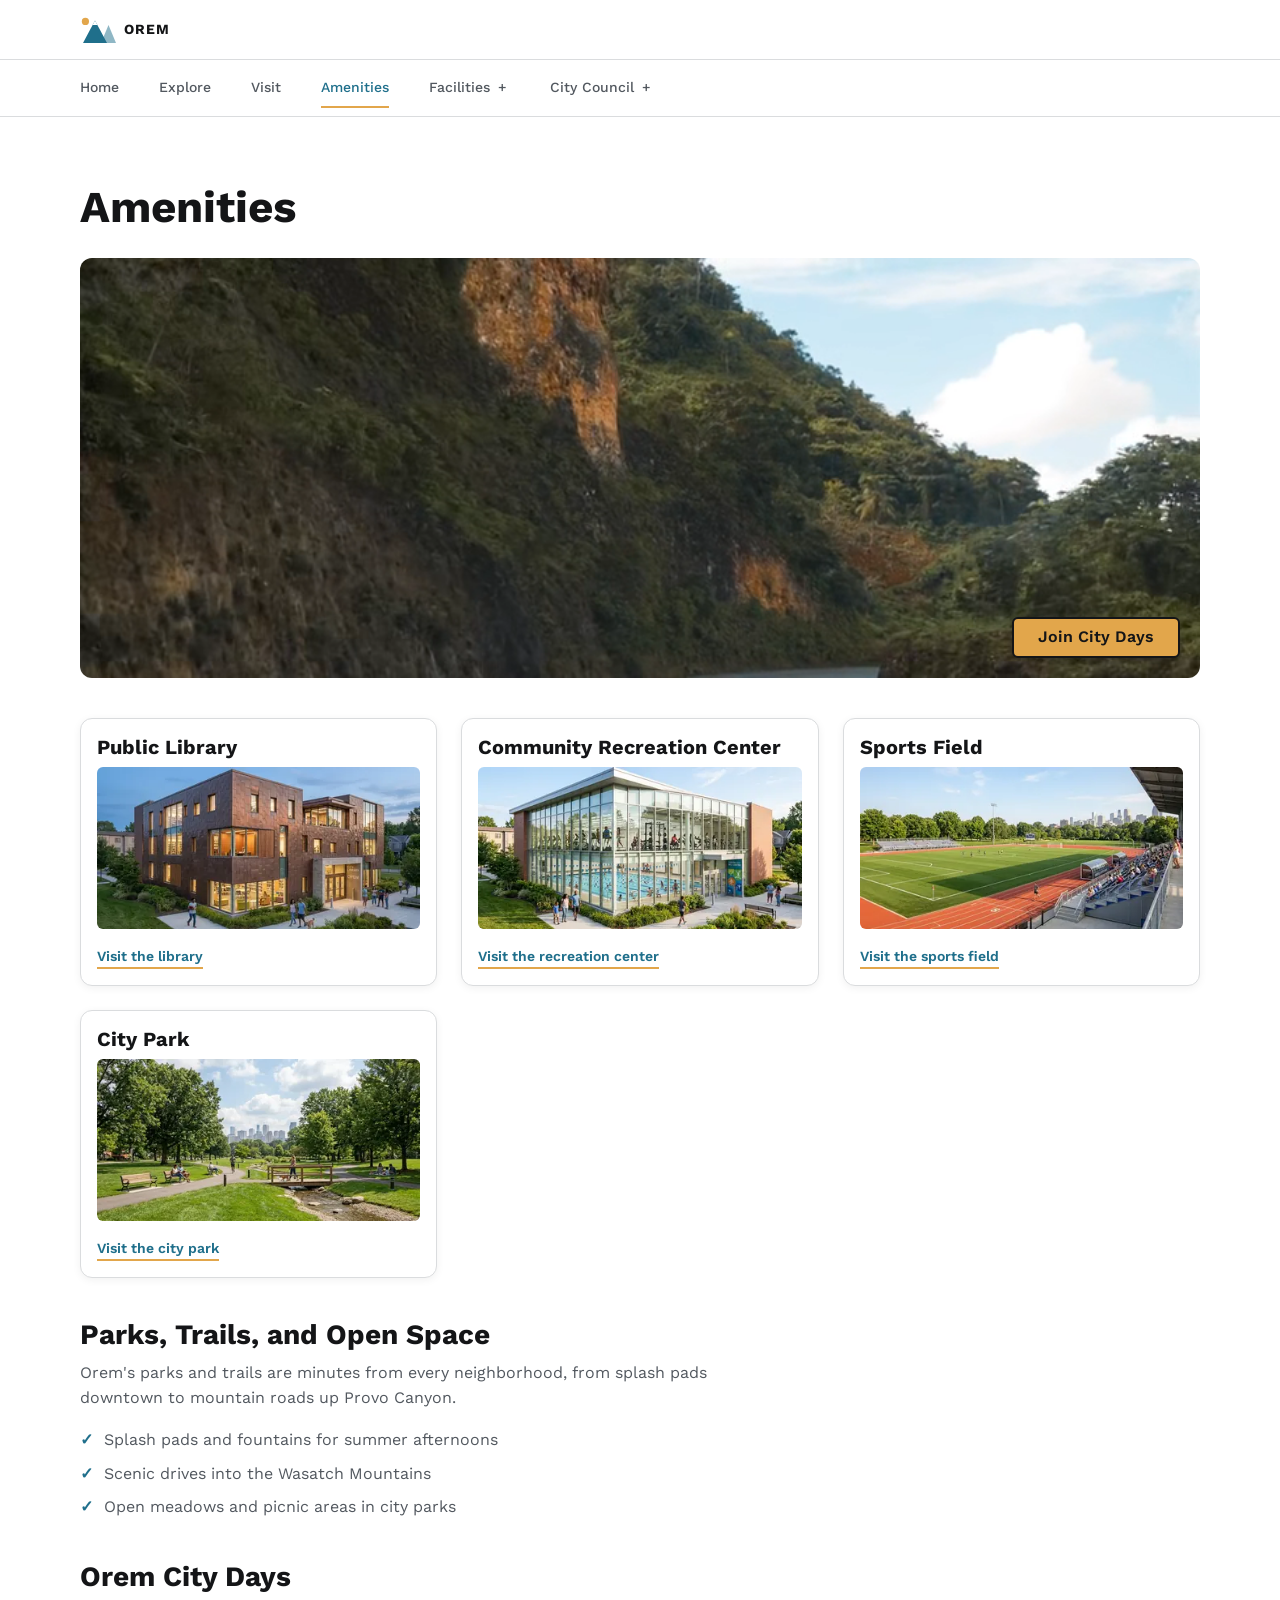
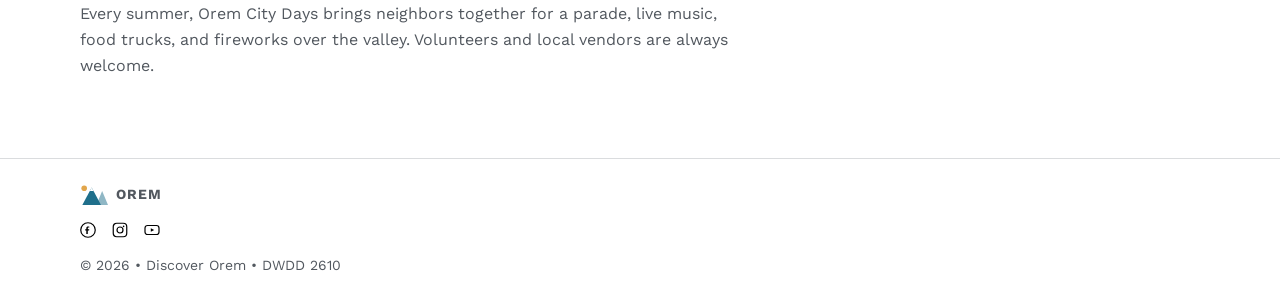
==== commit e7459d61: "agenda" ====
--- a/amenities.html
+++ b/amenities.html
@@ -72,6 +72,11 @@
             <li><a href="city-park.html">City Park</a></li>
           </ul>
         </li>
+        <li class="menu-item-has-children"><a href="#">City Council</a>
+          <ul>
+            <li><a href="meetings.html">Meetings</a></li>
+          </ul>
+        </li>
       </ul>
     </div>
   </nav>
--- a/styles/styles.min.css
+++ b/styles/styles.min.css
@@ -1 +1 @@
-*,*::before,*::after{box-sizing:border-box}html{-webkit-text-size-adjust:100%;text-size-adjust:100%;scroll-behavior:smooth}body{margin:0;min-height:100vh}h1,h2,h3,h4,h5,h6,p,figure,blockquote,dl,dd{margin:0}ul,ol{margin:0;padding:0;list-style:none}img,picture,svg,video{display:block;max-width:100%;height:auto}a{color:inherit;text-decoration:none}button,input,select,textarea{font:inherit;color:inherit;background:none;border:none}button{cursor:pointer}table{border-collapse:collapse;border-spacing:0}:focus-visible{outline:3px solid currentColor;outline-offset:2px}body{font-family:"Work Sans",-apple-system,BlinkMacSystemFont,"Segoe UI",sans-serif;font-size:1rem;line-height:1.6;color:#141517;background-color:#fff}.container{width:100%;max-width:1200px;margin-inline:auto;padding-inline:1rem}.skip-link{position:absolute;top:-100%;left:0;background:#1f6f8b;color:#fff;padding:.5rem 1rem;z-index:100}.skip-link:focus{top:0}.site-header{background-color:#fff;border-bottom:1px solid #dadcde;position:sticky;top:0;z-index:10}.site-header__inner{display:flex;align-items:center;justify-content:space-between;gap:.5rem;padding-block:.5rem}.brand{display:flex;align-items:center;gap:.5rem}.brand__name{font-weight:700;letter-spacing:0.08em;font-size:.875rem}.hamburger-button{position:relative;display:block;width:24px;height:18px;background:transparent;border:none;padding:0;margin:0;cursor:pointer;color:#141517}.hamburger-button::before{content:"";position:absolute;top:0;left:0;width:100%;height:2px;background-color:currentColor;border-radius:2px;box-shadow:0 7px 0 currentColor, 0 14px 0 currentColor}.hamburger-button:focus-visible{outline:2px solid #1f6f8b;outline-offset:4px}.primary-nav{position:relative;z-index:999;border-bottom:1px solid #dadcde;background-color:#fff}.primary-nav .site-nav{display:none;flex-direction:column;padding-block:.5rem}.primary-nav .site-nav li ul{margin:0;padding:0;list-style-type:none}.primary-nav.is-open .site-nav{display:flex}.site-nav a{display:block;font-weight:500;font-size:.875rem;color:#52585f;padding-block:.5rem;border-bottom:2px solid transparent;transition:color 0.15s ease, border-color 0.15s ease}.site-nav a:hover,.site-nav a:focus-visible{color:#141517}.site-nav li.current-menu-item a{color:#1f6f8b;border-bottom-color:#e2a64b}.site-nav li ul a{text-transform:capitalize;font-size:0.8125rem;padding-left:15px}.site-nav .current-menu-parent>a{background-color:#edeeef;color:#1f6f8b}.site-nav .menu-item-has-children>a{display:grid;grid-template-columns:auto 16px;justify-content:start;gap:0.25rem}.site-nav .menu-item-has-children>a::after{content:"+";text-align:center}.site-nav .menu-item-has-children:hover>a::after,.site-nav .menu-item-has-children:focus-within>a::after{content:"\2014"}.site-nav .menu-item-has-children>ul{display:none}.site-nav .menu-item-has-children:hover>ul,.site-nav .menu-item-has-children:focus-within>ul{display:block}.button{display:inline-block;padding:.5rem 1.5rem;border-radius:6px;font-weight:600;font-size:.875rem;transition:transform 0.15s ease, background-color 0.15s ease}.button:hover,.button:focus-visible{transform:translateY(-1px)}.button--primary{background-color:#e2a64b;color:#141517}.button--secondary{background-color:transparent;color:#1f6f8b;border:1px solid #1f6f8b}.hero{position:relative;min-height:70vh;display:flex;align-items:flex-end;overflow:hidden;background-color:#141517}.hero__media{position:absolute;inset:0;background-color:#141517}.hero__scrim{position:absolute;inset:0;background:linear-gradient(to top, rgba(20,21,23,0.75), rgba(20,21,23,0.1) 60%)}.hero__content{position:relative;z-index:1;color:#fff;padding-block:4rem 2.5rem}.hero__eyebrow{text-transform:uppercase;letter-spacing:0.1em;font-size:.875rem;font-weight:600;color:#e2a64b;margin-bottom:.5rem}.hero__title{font-size:2.25rem;font-weight:700;line-height:1.2;max-width:14ch;margin-bottom:.5rem}.hero__subtitle{max-width:42ch;color:#edeeef;margin-bottom:1.5rem}.section{padding-block:4rem}.section--alt{background-color:#f7f7f8}.section__eyebrow{text-transform:uppercase;letter-spacing:0.1em;font-size:.875rem;font-weight:600;color:#1f6f8b;margin-bottom:.5rem}.section__title{font-size:1.75rem;font-weight:700;line-height:1.2;max-width:20ch;margin-bottom:.5rem}.section__lede{max-width:56ch;color:#52585f;margin-bottom:2.5rem}.card-grid{display:grid;grid-template-columns:1fr;gap:1.5rem}.card{background-color:#fff;border:1px solid #dadcde;border-radius:12px;padding:1.5rem}.card__icon{display:inline-flex;align-items:center;justify-content:center;width:2.5rem;height:2.5rem;border-radius:50%;font-size:1.125rem;margin-bottom:1rem;color:#fff}.card__icon--primary{background-color:#1f6f8b}.card__icon--secondary{background-color:#e2a64b}.card__title{font-size:1.25rem;font-weight:700;margin-bottom:.5rem}.card__text{color:#52585f}.visit{display:grid;gap:2.5rem}.stat-list{display:grid;grid-template-columns:repeat(3, 1fr);gap:1rem}.stat{background-color:#fff;border-radius:6px;padding:1rem;text-align:center;border:1px solid #dadcde}.stat__label{display:block;font-size:.875rem;color:#52585f;margin-bottom:0.25rem}.stat__value{display:block;font-size:1.25rem;font-weight:700;color:#1f6f8b;margin:0}.site-footer{clear:both;border-top:1px solid #dadcde;padding-block:1.5rem}.site-footer__inner{display:flex;flex-direction:column;align-items:flex-start;gap:1rem}.brand--footer .brand__name{color:#52585f}.social{display:flex;gap:1rem}.social a{display:inline-flex;color:#52585f;transition:color 0.15s ease}.social a:hover,.social a:focus-visible{color:#1f6f8b}.site-footer__copy{font-size:.875rem;color:#52585f}main.page{max-width:1200px;margin-inline:auto;padding:4rem 1rem}main>h1{font-size:2.25rem;font-weight:700;line-height:1.2;margin-bottom:1.5rem}main>h2{font-size:1.75rem;font-weight:700;line-height:1.2;margin-block:2.5rem .5rem}main>h3{font-size:1.25rem;font-weight:600;margin-block:1.5rem .5rem}main>p{max-width:65ch;color:#52585f;margin-bottom:1rem}main>ul{margin-bottom:1.5rem}main>ul li{position:relative;padding-left:1.5rem;margin-bottom:.5rem;color:#52585f}main>ul li::before{content:"\2713";position:absolute;left:0;font-weight:700;color:#1f6f8b}main>img{display:block;width:100%;height:auto;margin-bottom:1.5rem;border-radius:12px}main>address{font-style:normal;line-height:1.6;color:#141517;padding-left:1rem;border-left:4px solid #e2a64b;margin-block:1.5rem}.swiper{width:100%;height:100%}.hero .swiper.hero__media{position:absolute;z-index:0}.swiper-slide picture{display:block;height:100%}.swiper-slide img{display:block;width:100%;height:100%;object-fit:cover}.hero{--swiper-theme-color: #e2a64b;--swiper-pagination-bullet-inactive-color: #edeeef;--swiper-pagination-bullet-inactive-opacity: 0.6}.hero .swiper-pagination{z-index:2}.hero__scrim{pointer-events:none;background:linear-gradient(to top, rgba(20,21,23,0.85), rgba(20,21,23,0.45) 70%, rgba(20,21,23,0.2))}.hero-video{position:relative;margin-bottom:2.5rem;border-radius:12px;overflow:hidden}.hero-video video{display:block;width:100%;height:auto}.hero-video a{position:absolute;right:6px;bottom:6px;padding:0.25rem 0.5rem;font-size:0.75rem;font-weight:600;line-height:1.3;text-decoration:none;color:#141517;background-color:#e2a64b;border:1px solid #141517;border-radius:4px;box-shadow:0 2px 6px rgba(20,21,23,0.35);transition:background-color 0.15s ease}.hero-video a:hover,.hero-video a:focus-visible{background-color:#fff}.card-1{display:flex;flex-direction:column;gap:.5rem;padding:1rem;background-color:#fff;border:1px solid #dadcde;border-radius:12px;box-shadow:0 2px 8px rgba(20,21,23,0.06)}.card-1 span{font-size:1.25rem;font-weight:700;line-height:1.2;color:#141517}.card-1 img{display:block;width:100%;height:auto;border-radius:6px}.card-1 a{align-self:flex-start;margin-top:.5rem;font-weight:600;font-size:.875rem;color:#1f6f8b;border-bottom:2px solid #e2a64b;transition:color 0.15s ease}.card-1 a:hover,.card-1 a:focus-visible{color:#141517}.grid-1,.grid-2,.grid-3{display:grid;grid-template-columns:1fr;gap:1.5rem;margin-bottom:2.5rem}@media (min-width: 25rem){.grid-2,.grid-3{grid-template-columns:1fr 1fr}}@media (min-width: 50rem){.grid-3{grid-template-columns:1fr 1fr 1fr}}@media (min-width: 48rem){.container{padding-inline:2.5rem}.hamburger-button{display:none}.primary-nav .site-nav{display:flex;flex-direction:row;gap:2.5rem;padding-block:.5rem}.primary-nav{position:sticky;top:0}.site-header{position:static}.site-nav>li{position:relative}.site-nav>li>ul{position:absolute;top:100%;left:0;min-width:12rem;padding-block:.5rem;background-color:#edeeef;border-radius:0 0 6px 6px;box-shadow:0 6px 12px rgba(20,21,23,0.15)}.site-nav li ul a{padding-inline:1rem}.site-nav .current-menu-parent>a{padding-inline:.5rem;border-radius:6px 6px 0 0}.hero{min-height:60vh}.hero__title{font-size:2.75rem;max-width:16ch}.card-grid{grid-template-columns:repeat(2, 1fr)}.visit{grid-template-columns:3fr 2fr;align-items:center}.hero-video a{right:20px;bottom:20px;padding:.5rem 1.5rem;font-size:1rem;border-width:2px;border-radius:6px}main.page{padding-inline:2.5rem}main>h1{font-size:2.75rem}main>img{float:right;width:50%;margin:0 0 1.5rem 2.5rem}}@media (min-width: 64rem){.site-header__inner{padding-block:1rem}.hero{min-height:85vh}.hero__content{padding-block:6rem 4rem}.hero__eyebrow{font-size:1rem}.hero__title{font-size:3.5rem;max-width:18ch}.hero__subtitle{font-size:1.125rem}.section{padding-block:6rem}.section__title{font-size:2.25rem}.card-grid{grid-template-columns:repeat(3, 1fr);gap:2.5rem}.card{padding:2.5rem}}@media (min-width: 90rem){.hero__title{font-size:4rem}.section__lede{font-size:1.125rem}.stat__value{font-size:1.75rem}}
+*,*::before,*::after{box-sizing:border-box}html{-webkit-text-size-adjust:100%;text-size-adjust:100%;scroll-behavior:smooth}body{margin:0;min-height:100vh}h1,h2,h3,h4,h5,h6,p,figure,blockquote,dl,dd{margin:0}ul,ol{margin:0;padding:0;list-style:none}img,picture,svg,video{display:block;max-width:100%;height:auto}a{color:inherit;text-decoration:none}button,input,select,textarea{font:inherit;color:inherit;background:none;border:none}button{cursor:pointer}table{border-collapse:collapse;border-spacing:0}:focus-visible{outline:3px solid currentColor;outline-offset:2px}body{font-family:"Work Sans",-apple-system,BlinkMacSystemFont,"Segoe UI",sans-serif;font-size:1rem;line-height:1.6;color:#141517;background-color:#fff}.container{width:100%;max-width:1200px;margin-inline:auto;padding-inline:1rem}.skip-link{position:absolute;top:-100%;left:0;background:#1f6f8b;color:#fff;padding:.5rem 1rem;z-index:100}.skip-link:focus{top:0}.site-header{background-color:#fff;border-bottom:1px solid #dadcde;position:sticky;top:0;z-index:10}.site-header__inner{display:flex;align-items:center;justify-content:space-between;gap:.5rem;padding-block:.5rem}.brand{display:flex;align-items:center;gap:.5rem}.brand__name{font-weight:700;letter-spacing:0.08em;font-size:.875rem}.hamburger-button{position:relative;display:block;width:24px;height:18px;background:transparent;border:none;padding:0;margin:0;cursor:pointer;color:#141517}.hamburger-button::before{content:"";position:absolute;top:0;left:0;width:100%;height:2px;background-color:currentColor;border-radius:2px;box-shadow:0 7px 0 currentColor, 0 14px 0 currentColor}.hamburger-button:focus-visible{outline:2px solid #1f6f8b;outline-offset:4px}.primary-nav{position:relative;z-index:999;border-bottom:1px solid #dadcde;background-color:#fff}.primary-nav .site-nav{display:none;flex-direction:column;padding-block:.5rem}.primary-nav .site-nav li ul{margin:0;padding:0;list-style-type:none}.primary-nav.is-open .site-nav{display:flex}.site-nav a{display:block;font-weight:500;font-size:.875rem;color:#52585f;padding-block:.5rem;border-bottom:2px solid transparent;transition:color 0.15s ease, border-color 0.15s ease}.site-nav a:hover,.site-nav a:focus-visible{color:#141517}.site-nav li.current-menu-item a{color:#1f6f8b;border-bottom-color:#e2a64b}.site-nav li ul a{text-transform:capitalize;font-size:0.8125rem;padding-left:15px}.site-nav .current-menu-parent>a{background-color:#edeeef;color:#1f6f8b}.site-nav .menu-item-has-children>a{display:grid;grid-template-columns:auto 16px;justify-content:start;gap:0.25rem}.site-nav .menu-item-has-children>a::after{content:"+";text-align:center}.site-nav .menu-item-has-children:hover>a::after,.site-nav .menu-item-has-children:focus-within>a::after{content:"\2014"}.site-nav .menu-item-has-children>ul{display:none}.site-nav .menu-item-has-children:hover>ul,.site-nav .menu-item-has-children:focus-within>ul{display:block}.button{display:inline-block;padding:.5rem 1.5rem;border-radius:6px;font-weight:600;font-size:.875rem;transition:transform 0.15s ease, background-color 0.15s ease}.button:hover,.button:focus-visible{transform:translateY(-1px)}.button--primary{background-color:#e2a64b;color:#141517}.button--secondary{background-color:transparent;color:#1f6f8b;border:1px solid #1f6f8b}.hero{position:relative;min-height:70vh;display:flex;align-items:flex-end;overflow:hidden;background-color:#141517}.hero__media{position:absolute;inset:0;background-color:#141517}.hero__scrim{position:absolute;inset:0;background:linear-gradient(to top, rgba(20,21,23,0.75), rgba(20,21,23,0.1) 60%)}.hero__content{position:relative;z-index:1;color:#fff;padding-block:4rem 2.5rem}.hero__eyebrow{text-transform:uppercase;letter-spacing:0.1em;font-size:.875rem;font-weight:600;color:#e2a64b;margin-bottom:.5rem}.hero__title{font-size:2.25rem;font-weight:700;line-height:1.2;max-width:14ch;margin-bottom:.5rem}.hero__subtitle{max-width:42ch;color:#edeeef;margin-bottom:1.5rem}.section{padding-block:4rem}.section--alt{background-color:#f7f7f8}.section__eyebrow{text-transform:uppercase;letter-spacing:0.1em;font-size:.875rem;font-weight:600;color:#1f6f8b;margin-bottom:.5rem}.section__title{font-size:1.75rem;font-weight:700;line-height:1.2;max-width:20ch;margin-bottom:.5rem}.section__lede{max-width:56ch;color:#52585f;margin-bottom:2.5rem}.card-grid{display:grid;grid-template-columns:1fr;gap:1.5rem}.card{background-color:#fff;border:1px solid #dadcde;border-radius:12px;padding:1.5rem}.card__icon{display:inline-flex;align-items:center;justify-content:center;width:2.5rem;height:2.5rem;border-radius:50%;font-size:1.125rem;margin-bottom:1rem;color:#fff}.card__icon--primary{background-color:#1f6f8b}.card__icon--secondary{background-color:#e2a64b;color:#141517}.card__title{font-size:1.25rem;font-weight:700;margin-bottom:.5rem}.card__text{color:#52585f}.visit{display:grid;gap:2.5rem}.stat-list{display:grid;grid-template-columns:repeat(3, 1fr);gap:1rem}.stat{background-color:#fff;border-radius:6px;padding:1rem;text-align:center;border:1px solid #dadcde}.stat__label{display:block;font-size:.875rem;color:#52585f;margin-bottom:0.25rem}.stat__value{display:block;font-size:1.25rem;font-weight:700;color:#1f6f8b;margin:0}.site-footer{clear:both;border-top:1px solid #dadcde;padding-block:1.5rem}.site-footer__inner{display:flex;flex-direction:column;align-items:flex-start;gap:1rem}.brand--footer .brand__name{color:#52585f}.social{display:flex;gap:1rem}.social a{display:inline-flex;color:#52585f;transition:color 0.15s ease}.social a:hover,.social a:focus-visible{color:#1f6f8b}.site-footer__copy{font-size:.875rem;color:#52585f}main.page{max-width:1200px;margin-inline:auto;padding:4rem 1rem}main>h1{font-size:2.25rem;font-weight:700;line-height:1.2;margin-bottom:1.5rem}main>h2{font-size:1.75rem;font-weight:700;line-height:1.2;margin-block:2.5rem .5rem}main>h3{font-size:1.25rem;font-weight:600;margin-block:1.5rem .5rem}main>p{max-width:65ch;color:#52585f;margin-bottom:1rem}main>ul{margin-bottom:1.5rem}main>ul li{position:relative;padding-left:1.5rem;margin-bottom:.5rem;color:#52585f}main>ul li::before{content:"\2713";position:absolute;left:0;font-weight:700;color:#1f6f8b}main>img{display:block;width:100%;height:auto;margin-bottom:1.5rem;border-radius:12px}main>address{font-style:normal;line-height:1.6;color:#141517;padding-left:1rem;border-left:4px solid #e2a64b;margin-block:1.5rem}.swiper{width:100%;height:100%}.hero .swiper.hero__media{position:absolute;z-index:0}.swiper-slide picture{display:block;height:100%}.swiper-slide img{display:block;width:100%;height:100%;object-fit:cover}.hero{--swiper-theme-color: #e2a64b;--swiper-pagination-bullet-inactive-color: #edeeef;--swiper-pagination-bullet-inactive-opacity: 0.6}.hero .swiper-pagination{z-index:2}.hero__scrim{pointer-events:none;background:linear-gradient(to top, rgba(20,21,23,0.85), rgba(20,21,23,0.45) 70%, rgba(20,21,23,0.2))}.hero-video{position:relative;margin-bottom:2.5rem;border-radius:12px;overflow:hidden}.hero-video video{display:block;width:100%;height:auto}.hero-video a{position:absolute;right:6px;bottom:6px;padding:0.25rem 0.5rem;font-size:0.75rem;font-weight:600;line-height:1.3;text-decoration:none;color:#141517;background-color:#e2a64b;border:1px solid #141517;border-radius:4px;box-shadow:0 2px 6px rgba(20,21,23,0.35);transition:background-color 0.15s ease}.hero-video a:hover,.hero-video a:focus-visible{background-color:#fff}.card-1{display:flex;flex-direction:column;gap:.5rem;padding:1rem;background-color:#fff;border:1px solid #dadcde;border-radius:12px;box-shadow:0 2px 8px rgba(20,21,23,0.06)}.card-1 span{font-size:1.25rem;font-weight:700;line-height:1.2;color:#141517}.card-1 img{display:block;width:100%;height:auto;border-radius:6px}.card-1 a{align-self:flex-start;margin-top:.5rem;font-weight:600;font-size:.875rem;color:#1f6f8b;border-bottom:2px solid #e2a64b;transition:color 0.15s ease}.card-1 a:hover,.card-1 a:focus-visible{color:#141517}.grid-1,.grid-2,.grid-3{display:grid;grid-template-columns:1fr;gap:1.5rem;margin-bottom:2.5rem}.agenda{counter-reset:agenda-item;margin-bottom:2.5rem;padding:1.5rem 1rem;background-color:#f7f7f8;border-top:4px solid #1f6f8b;border-radius:0 0 12px 12px}.agenda p{max-width:65ch;margin-bottom:.5rem;color:#52585f}.agenda strong{color:#141517;font-weight:600}.agenda ul{margin:0 0 1rem 2.75rem;padding:0;list-style:none}.agenda li{position:relative;max-width:65ch;padding-left:1rem;margin-bottom:0.25rem;color:#52585f}.agenda li::before{content:"\2013";position:absolute;left:0;color:#e2a64b;font-weight:700}.agenda .step+p{margin-left:2.75rem}.agenda .step{counter-increment:agenda-item;display:grid;grid-template-columns:2rem 1fr;align-items:center;gap:0.75rem;margin-top:1.5rem;padding-top:1rem;border-top:1px solid #dadcde;font-size:1.125rem;font-weight:700;line-height:1.2;color:#141517}.agenda .step::before{content:counter(agenda-item);display:grid;place-items:center;width:2rem;height:2rem;border-radius:50%;background-color:#1f6f8b;color:#fff;font-size:.875rem}.downloads{margin-bottom:2.5rem}.downloads details{margin-bottom:1rem;border:1px solid #dadcde;border-radius:12px;background-color:#fff}.downloads details[open]{padding-bottom:1rem}.downloads summary{padding:1rem;font-size:1.25rem;font-weight:700;color:#1f6f8b;cursor:pointer}.downloads summary::marker{color:#e2a64b}.downloads div{display:grid;gap:.5rem;padding-inline:1rem}.downloads a{display:grid;grid-template-columns:24px 1fr auto;align-items:center;gap:0.75rem;padding:0.75rem 1rem;border:1px solid #dadcde;border-radius:6px;background-color:#f7f7f8;font-weight:500;color:#141517;transition:background-color 0.15s ease, border-color 0.15s ease, transform 0.15s ease}.downloads a::before{content:"";width:24px;height:24px;background:url("../images/pdf.svg") center/contain no-repeat}.downloads a::after{content:"\2193";font-weight:700;color:#1f6f8b}.downloads a:hover,.downloads a:focus-visible{border-color:#e2a64b;background-color:#edeeef;transform:translateY(-1px)}@media (min-width: 25rem){.grid-2,.grid-3{grid-template-columns:1fr 1fr}}@media (min-width: 50rem){.grid-3{grid-template-columns:1fr 1fr 1fr}}@media (min-width: 36rem){.downloads div{grid-template-columns:1fr 1fr}}@media (min-width: 56rem){.downloads div{grid-template-columns:1fr 1fr 1fr}}@media (min-width: 80rem){.downloads div{grid-template-columns:1fr 1fr 1fr 1fr}}@media (min-width: 48rem){.container{padding-inline:2.5rem}.hamburger-button{display:none}.primary-nav .site-nav{display:flex;flex-direction:row;gap:2.5rem;padding-block:.5rem}.primary-nav{position:sticky;top:0}.site-header{position:static}.site-nav>li{position:relative}.site-nav>li>ul{position:absolute;top:100%;left:0;min-width:12rem;padding-block:.5rem;background-color:#edeeef;border-radius:0 0 6px 6px;box-shadow:0 6px 12px rgba(20,21,23,0.15)}.site-nav li ul a{padding-inline:1rem}.site-nav .current-menu-parent>a{padding-inline:.5rem;border-radius:6px 6px 0 0}.hero{min-height:60vh}.hero__title{font-size:2.75rem;max-width:16ch}.card-grid{grid-template-columns:repeat(2, 1fr)}.visit{grid-template-columns:3fr 2fr;align-items:center}.hero-video a{right:20px;bottom:20px;padding:.5rem 1.5rem;font-size:1rem;border-width:2px;border-radius:6px}main.page{padding-inline:2.5rem}main>h1{font-size:2.75rem}main>img{float:right;width:50%;margin:0 0 1.5rem 2.5rem}.agenda{padding:2.5rem}}@media (min-width: 64rem){.site-header__inner{padding-block:1rem}.hero{min-height:85vh}.hero__content{padding-block:6rem 4rem}.hero__eyebrow{font-size:1rem}.hero__title{font-size:3.5rem;max-width:18ch}.hero__subtitle{font-size:1.125rem}.section{padding-block:6rem}.section__title{font-size:2.25rem}.card-grid{grid-template-columns:repeat(3, 1fr);gap:2.5rem}.card{padding:2.5rem}}@media (min-width: 90rem){.hero__title{font-size:4rem}.section__lede{font-size:1.125rem}.stat__value{font-size:1.75rem}}
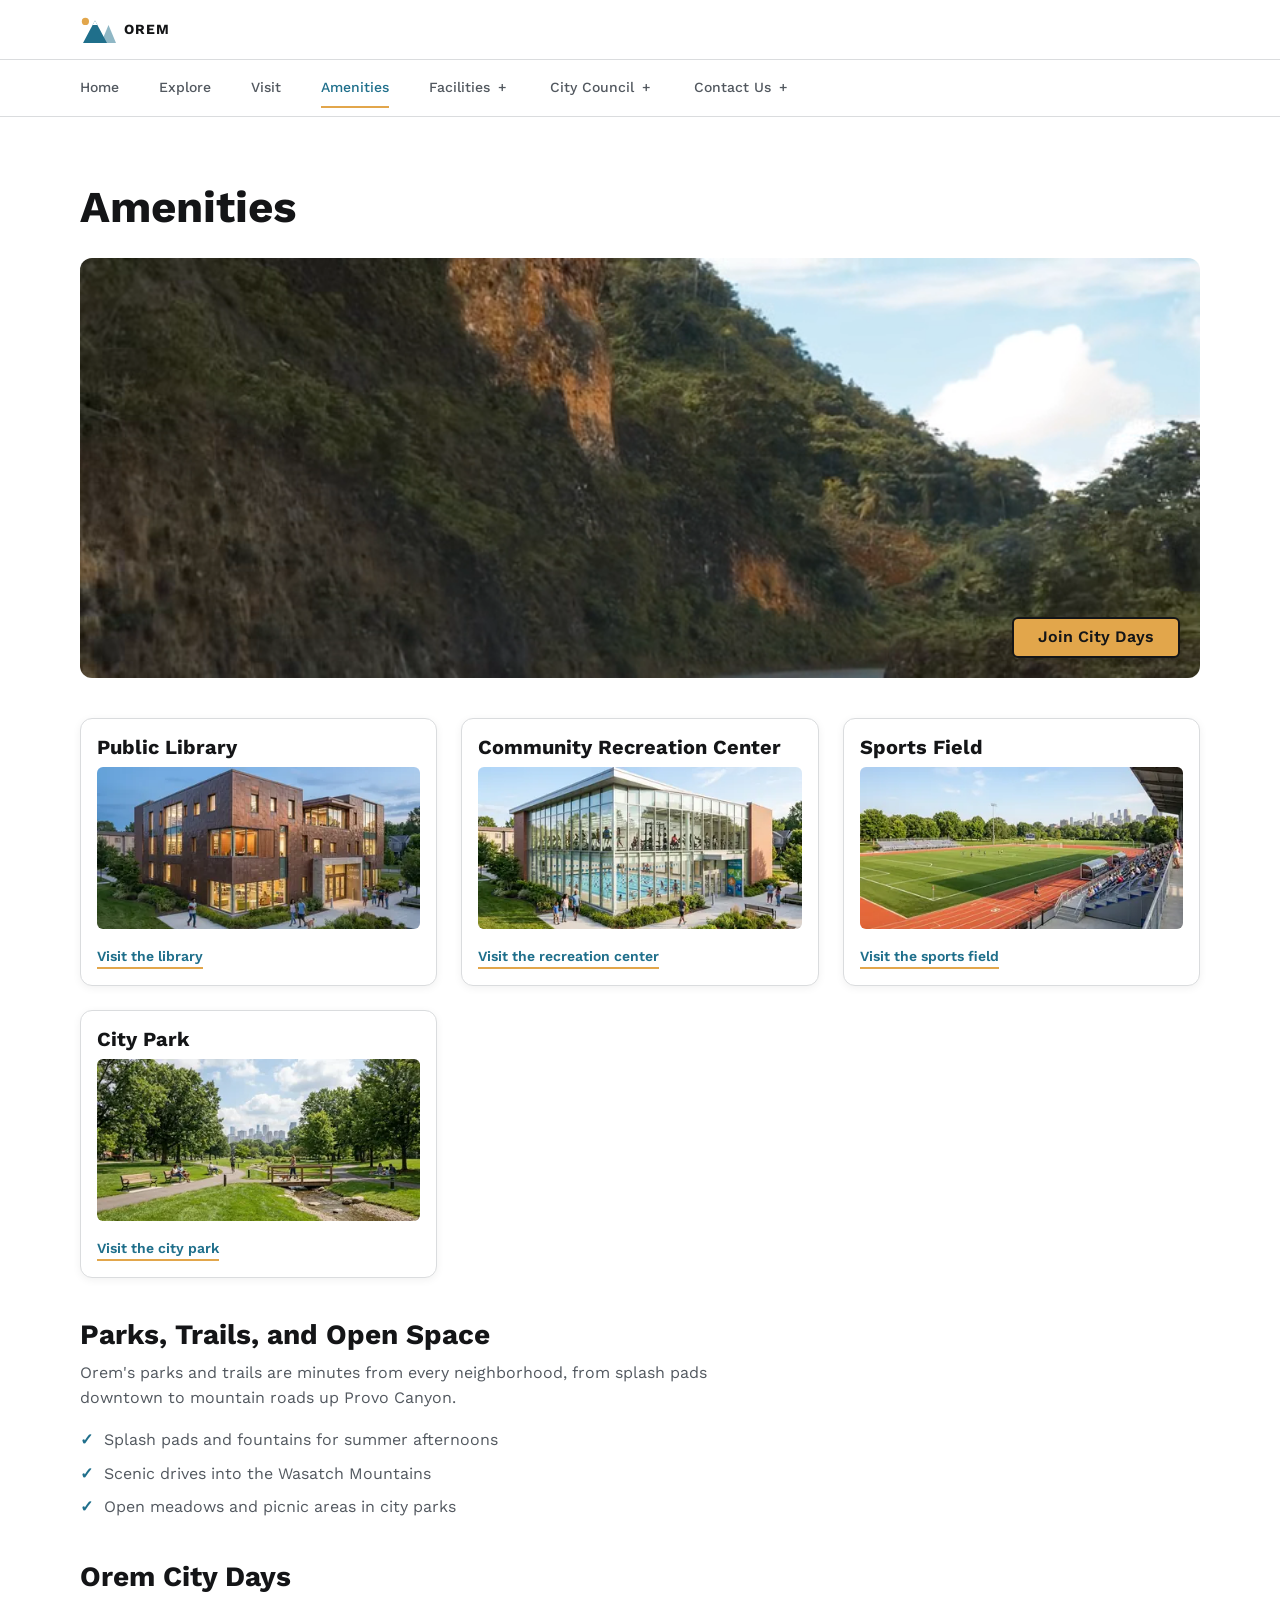
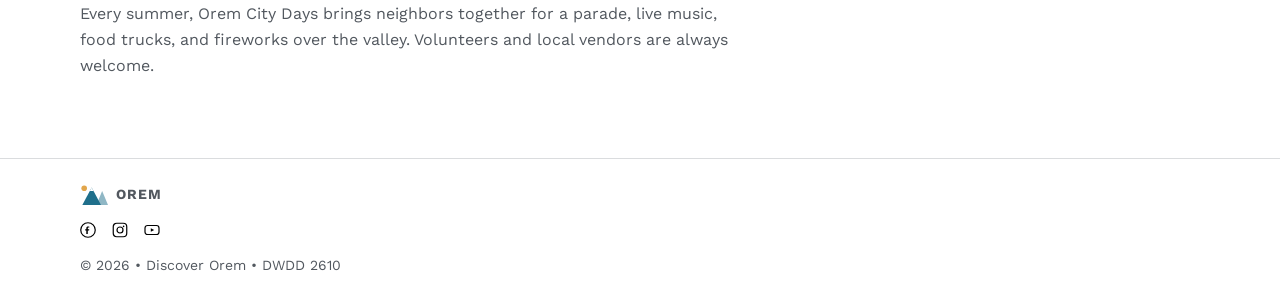
==== commit a392c6a1: "changes" ====
--- a/amenities.html
+++ b/amenities.html
@@ -75,6 +75,12 @@
         <li class="menu-item-has-children"><a href="#">City Council</a>
           <ul>
             <li><a href="meetings.html">Meetings</a></li>
+            <li><a href="council-members.html">Council Members</a></li>
+          </ul>
+        </li>
+        <li class="menu-item-has-children"><a href="#">Contact Us</a>
+          <ul>
+            <li><a href="report-street-lamp.html">Report Street Lamp</a></li>
           </ul>
         </li>
       </ul>
--- a/styles/styles.min.css
+++ b/styles/styles.min.css
@@ -1 +1 @@
-*,*::before,*::after{box-sizing:border-box}html{-webkit-text-size-adjust:100%;text-size-adjust:100%;scroll-behavior:smooth}body{margin:0;min-height:100vh}h1,h2,h3,h4,h5,h6,p,figure,blockquote,dl,dd{margin:0}ul,ol{margin:0;padding:0;list-style:none}img,picture,svg,video{display:block;max-width:100%;height:auto}a{color:inherit;text-decoration:none}button,input,select,textarea{font:inherit;color:inherit;background:none;border:none}button{cursor:pointer}table{border-collapse:collapse;border-spacing:0}:focus-visible{outline:3px solid currentColor;outline-offset:2px}body{font-family:"Work Sans",-apple-system,BlinkMacSystemFont,"Segoe UI",sans-serif;font-size:1rem;line-height:1.6;color:#141517;background-color:#fff}.container{width:100%;max-width:1200px;margin-inline:auto;padding-inline:1rem}.skip-link{position:absolute;top:-100%;left:0;background:#1f6f8b;color:#fff;padding:.5rem 1rem;z-index:100}.skip-link:focus{top:0}.site-header{background-color:#fff;border-bottom:1px solid #dadcde;position:sticky;top:0;z-index:10}.site-header__inner{display:flex;align-items:center;justify-content:space-between;gap:.5rem;padding-block:.5rem}.brand{display:flex;align-items:center;gap:.5rem}.brand__name{font-weight:700;letter-spacing:0.08em;font-size:.875rem}.hamburger-button{position:relative;display:block;width:24px;height:18px;background:transparent;border:none;padding:0;margin:0;cursor:pointer;color:#141517}.hamburger-button::before{content:"";position:absolute;top:0;left:0;width:100%;height:2px;background-color:currentColor;border-radius:2px;box-shadow:0 7px 0 currentColor, 0 14px 0 currentColor}.hamburger-button:focus-visible{outline:2px solid #1f6f8b;outline-offset:4px}.primary-nav{position:relative;z-index:999;border-bottom:1px solid #dadcde;background-color:#fff}.primary-nav .site-nav{display:none;flex-direction:column;padding-block:.5rem}.primary-nav .site-nav li ul{margin:0;padding:0;list-style-type:none}.primary-nav.is-open .site-nav{display:flex}.site-nav a{display:block;font-weight:500;font-size:.875rem;color:#52585f;padding-block:.5rem;border-bottom:2px solid transparent;transition:color 0.15s ease, border-color 0.15s ease}.site-nav a:hover,.site-nav a:focus-visible{color:#141517}.site-nav li.current-menu-item a{color:#1f6f8b;border-bottom-color:#e2a64b}.site-nav li ul a{text-transform:capitalize;font-size:0.8125rem;padding-left:15px}.site-nav .current-menu-parent>a{background-color:#edeeef;color:#1f6f8b}.site-nav .menu-item-has-children>a{display:grid;grid-template-columns:auto 16px;justify-content:start;gap:0.25rem}.site-nav .menu-item-has-children>a::after{content:"+";text-align:center}.site-nav .menu-item-has-children:hover>a::after,.site-nav .menu-item-has-children:focus-within>a::after{content:"\2014"}.site-nav .menu-item-has-children>ul{display:none}.site-nav .menu-item-has-children:hover>ul,.site-nav .menu-item-has-children:focus-within>ul{display:block}.button{display:inline-block;padding:.5rem 1.5rem;border-radius:6px;font-weight:600;font-size:.875rem;transition:transform 0.15s ease, background-color 0.15s ease}.button:hover,.button:focus-visible{transform:translateY(-1px)}.button--primary{background-color:#e2a64b;color:#141517}.button--secondary{background-color:transparent;color:#1f6f8b;border:1px solid #1f6f8b}.hero{position:relative;min-height:70vh;display:flex;align-items:flex-end;overflow:hidden;background-color:#141517}.hero__media{position:absolute;inset:0;background-color:#141517}.hero__scrim{position:absolute;inset:0;background:linear-gradient(to top, rgba(20,21,23,0.75), rgba(20,21,23,0.1) 60%)}.hero__content{position:relative;z-index:1;color:#fff;padding-block:4rem 2.5rem}.hero__eyebrow{text-transform:uppercase;letter-spacing:0.1em;font-size:.875rem;font-weight:600;color:#e2a64b;margin-bottom:.5rem}.hero__title{font-size:2.25rem;font-weight:700;line-height:1.2;max-width:14ch;margin-bottom:.5rem}.hero__subtitle{max-width:42ch;color:#edeeef;margin-bottom:1.5rem}.section{padding-block:4rem}.section--alt{background-color:#f7f7f8}.section__eyebrow{text-transform:uppercase;letter-spacing:0.1em;font-size:.875rem;font-weight:600;color:#1f6f8b;margin-bottom:.5rem}.section__title{font-size:1.75rem;font-weight:700;line-height:1.2;max-width:20ch;margin-bottom:.5rem}.section__lede{max-width:56ch;color:#52585f;margin-bottom:2.5rem}.card-grid{display:grid;grid-template-columns:1fr;gap:1.5rem}.card{background-color:#fff;border:1px solid #dadcde;border-radius:12px;padding:1.5rem}.card__icon{display:inline-flex;align-items:center;justify-content:center;width:2.5rem;height:2.5rem;border-radius:50%;font-size:1.125rem;margin-bottom:1rem;color:#fff}.card__icon--primary{background-color:#1f6f8b}.card__icon--secondary{background-color:#e2a64b;color:#141517}.card__title{font-size:1.25rem;font-weight:700;margin-bottom:.5rem}.card__text{color:#52585f}.visit{display:grid;gap:2.5rem}.stat-list{display:grid;grid-template-columns:repeat(3, 1fr);gap:1rem}.stat{background-color:#fff;border-radius:6px;padding:1rem;text-align:center;border:1px solid #dadcde}.stat__label{display:block;font-size:.875rem;color:#52585f;margin-bottom:0.25rem}.stat__value{display:block;font-size:1.25rem;font-weight:700;color:#1f6f8b;margin:0}.site-footer{clear:both;border-top:1px solid #dadcde;padding-block:1.5rem}.site-footer__inner{display:flex;flex-direction:column;align-items:flex-start;gap:1rem}.brand--footer .brand__name{color:#52585f}.social{display:flex;gap:1rem}.social a{display:inline-flex;color:#52585f;transition:color 0.15s ease}.social a:hover,.social a:focus-visible{color:#1f6f8b}.site-footer__copy{font-size:.875rem;color:#52585f}main.page{max-width:1200px;margin-inline:auto;padding:4rem 1rem}main>h1{font-size:2.25rem;font-weight:700;line-height:1.2;margin-bottom:1.5rem}main>h2{font-size:1.75rem;font-weight:700;line-height:1.2;margin-block:2.5rem .5rem}main>h3{font-size:1.25rem;font-weight:600;margin-block:1.5rem .5rem}main>p{max-width:65ch;color:#52585f;margin-bottom:1rem}main>ul{margin-bottom:1.5rem}main>ul li{position:relative;padding-left:1.5rem;margin-bottom:.5rem;color:#52585f}main>ul li::before{content:"\2713";position:absolute;left:0;font-weight:700;color:#1f6f8b}main>img{display:block;width:100%;height:auto;margin-bottom:1.5rem;border-radius:12px}main>address{font-style:normal;line-height:1.6;color:#141517;padding-left:1rem;border-left:4px solid #e2a64b;margin-block:1.5rem}.swiper{width:100%;height:100%}.hero .swiper.hero__media{position:absolute;z-index:0}.swiper-slide picture{display:block;height:100%}.swiper-slide img{display:block;width:100%;height:100%;object-fit:cover}.hero{--swiper-theme-color: #e2a64b;--swiper-pagination-bullet-inactive-color: #edeeef;--swiper-pagination-bullet-inactive-opacity: 0.6}.hero .swiper-pagination{z-index:2}.hero__scrim{pointer-events:none;background:linear-gradient(to top, rgba(20,21,23,0.85), rgba(20,21,23,0.45) 70%, rgba(20,21,23,0.2))}.hero-video{position:relative;margin-bottom:2.5rem;border-radius:12px;overflow:hidden}.hero-video video{display:block;width:100%;height:auto}.hero-video a{position:absolute;right:6px;bottom:6px;padding:0.25rem 0.5rem;font-size:0.75rem;font-weight:600;line-height:1.3;text-decoration:none;color:#141517;background-color:#e2a64b;border:1px solid #141517;border-radius:4px;box-shadow:0 2px 6px rgba(20,21,23,0.35);transition:background-color 0.15s ease}.hero-video a:hover,.hero-video a:focus-visible{background-color:#fff}.card-1{display:flex;flex-direction:column;gap:.5rem;padding:1rem;background-color:#fff;border:1px solid #dadcde;border-radius:12px;box-shadow:0 2px 8px rgba(20,21,23,0.06)}.card-1 span{font-size:1.25rem;font-weight:700;line-height:1.2;color:#141517}.card-1 img{display:block;width:100%;height:auto;border-radius:6px}.card-1 a{align-self:flex-start;margin-top:.5rem;font-weight:600;font-size:.875rem;color:#1f6f8b;border-bottom:2px solid #e2a64b;transition:color 0.15s ease}.card-1 a:hover,.card-1 a:focus-visible{color:#141517}.grid-1,.grid-2,.grid-3{display:grid;grid-template-columns:1fr;gap:1.5rem;margin-bottom:2.5rem}.agenda{counter-reset:agenda-item;margin-bottom:2.5rem;padding:1.5rem 1rem;background-color:#f7f7f8;border-top:4px solid #1f6f8b;border-radius:0 0 12px 12px}.agenda p{max-width:65ch;margin-bottom:.5rem;color:#52585f}.agenda strong{color:#141517;font-weight:600}.agenda ul{margin:0 0 1rem 2.75rem;padding:0;list-style:none}.agenda li{position:relative;max-width:65ch;padding-left:1rem;margin-bottom:0.25rem;color:#52585f}.agenda li::before{content:"\2013";position:absolute;left:0;color:#e2a64b;font-weight:700}.agenda .step+p{margin-left:2.75rem}.agenda .step{counter-increment:agenda-item;display:grid;grid-template-columns:2rem 1fr;align-items:center;gap:0.75rem;margin-top:1.5rem;padding-top:1rem;border-top:1px solid #dadcde;font-size:1.125rem;font-weight:700;line-height:1.2;color:#141517}.agenda .step::before{content:counter(agenda-item);display:grid;place-items:center;width:2rem;height:2rem;border-radius:50%;background-color:#1f6f8b;color:#fff;font-size:.875rem}.downloads{margin-bottom:2.5rem}.downloads details{margin-bottom:1rem;border:1px solid #dadcde;border-radius:12px;background-color:#fff}.downloads details[open]{padding-bottom:1rem}.downloads summary{padding:1rem;font-size:1.25rem;font-weight:700;color:#1f6f8b;cursor:pointer}.downloads summary::marker{color:#e2a64b}.downloads div{display:grid;gap:.5rem;padding-inline:1rem}.downloads a{display:grid;grid-template-columns:24px 1fr auto;align-items:center;gap:0.75rem;padding:0.75rem 1rem;border:1px solid #dadcde;border-radius:6px;background-color:#f7f7f8;font-weight:500;color:#141517;transition:background-color 0.15s ease, border-color 0.15s ease, transform 0.15s ease}.downloads a::before{content:"";width:24px;height:24px;background:url("../images/pdf.svg") center/contain no-repeat}.downloads a::after{content:"\2193";font-weight:700;color:#1f6f8b}.downloads a:hover,.downloads a:focus-visible{border-color:#e2a64b;background-color:#edeeef;transform:translateY(-1px)}@media (min-width: 25rem){.grid-2,.grid-3{grid-template-columns:1fr 1fr}}@media (min-width: 50rem){.grid-3{grid-template-columns:1fr 1fr 1fr}}@media (min-width: 36rem){.downloads div{grid-template-columns:1fr 1fr}}@media (min-width: 56rem){.downloads div{grid-template-columns:1fr 1fr 1fr}}@media (min-width: 80rem){.downloads div{grid-template-columns:1fr 1fr 1fr 1fr}}@media (min-width: 48rem){.container{padding-inline:2.5rem}.hamburger-button{display:none}.primary-nav .site-nav{display:flex;flex-direction:row;gap:2.5rem;padding-block:.5rem}.primary-nav{position:sticky;top:0}.site-header{position:static}.site-nav>li{position:relative}.site-nav>li>ul{position:absolute;top:100%;left:0;min-width:12rem;padding-block:.5rem;background-color:#edeeef;border-radius:0 0 6px 6px;box-shadow:0 6px 12px rgba(20,21,23,0.15)}.site-nav li ul a{padding-inline:1rem}.site-nav .current-menu-parent>a{padding-inline:.5rem;border-radius:6px 6px 0 0}.hero{min-height:60vh}.hero__title{font-size:2.75rem;max-width:16ch}.card-grid{grid-template-columns:repeat(2, 1fr)}.visit{grid-template-columns:3fr 2fr;align-items:center}.hero-video a{right:20px;bottom:20px;padding:.5rem 1.5rem;font-size:1rem;border-width:2px;border-radius:6px}main.page{padding-inline:2.5rem}main>h1{font-size:2.75rem}main>img{float:right;width:50%;margin:0 0 1.5rem 2.5rem}.agenda{padding:2.5rem}}@media (min-width: 64rem){.site-header__inner{padding-block:1rem}.hero{min-height:85vh}.hero__content{padding-block:6rem 4rem}.hero__eyebrow{font-size:1rem}.hero__title{font-size:3.5rem;max-width:18ch}.hero__subtitle{font-size:1.125rem}.section{padding-block:6rem}.section__title{font-size:2.25rem}.card-grid{grid-template-columns:repeat(3, 1fr);gap:2.5rem}.card{padding:2.5rem}}@media (min-width: 90rem){.hero__title{font-size:4rem}.section__lede{font-size:1.125rem}.stat__value{font-size:1.75rem}}
+*,*::before,*::after{box-sizing:border-box}html{-webkit-text-size-adjust:100%;text-size-adjust:100%;scroll-behavior:smooth}body{margin:0;min-height:100vh}h1,h2,h3,h4,h5,h6,p,figure,blockquote,dl,dd{margin:0}ul,ol{margin:0;padding:0;list-style:none}img,picture,svg,video{display:block;max-width:100%;height:auto}a{color:inherit;text-decoration:none}button,input,select,textarea{font:inherit;color:inherit;background:none;border:none}button{cursor:pointer}table{border-collapse:collapse;border-spacing:0}:focus-visible{outline:3px solid currentColor;outline-offset:2px}body{font-family:"Work Sans",-apple-system,BlinkMacSystemFont,"Segoe UI",sans-serif;font-size:1rem;line-height:1.6;color:#141517;background-color:#fff}.container{width:100%;max-width:1200px;margin-inline:auto;padding-inline:1rem}.skip-link{position:absolute;top:-100%;left:0;background:#1f6f8b;color:#fff;padding:.5rem 1rem;z-index:100}.skip-link:focus{top:0}.site-header{background-color:#fff;border-bottom:1px solid #dadcde;position:sticky;top:0;z-index:10}.site-header__inner{display:flex;align-items:center;justify-content:space-between;gap:.5rem;padding-block:.5rem}.brand{display:flex;align-items:center;gap:.5rem}.brand__name{font-weight:700;letter-spacing:0.08em;font-size:.875rem}.hamburger-button{position:relative;display:block;width:24px;height:18px;background:transparent;border:none;padding:0;margin:0;cursor:pointer;color:#141517}.hamburger-button::before{content:"";position:absolute;top:0;left:0;width:100%;height:2px;background-color:currentColor;border-radius:2px;box-shadow:0 7px 0 currentColor, 0 14px 0 currentColor}.hamburger-button:focus-visible{outline:2px solid #1f6f8b;outline-offset:4px}.primary-nav{position:relative;z-index:999;border-bottom:1px solid #dadcde;background-color:#fff}.primary-nav .site-nav{display:none;flex-direction:column;padding-block:.5rem}.primary-nav .site-nav li ul{margin:0;padding:0;list-style-type:none}.primary-nav.is-open .site-nav{display:flex}.site-nav a{display:block;font-weight:500;font-size:.875rem;color:#52585f;padding-block:.5rem;border-bottom:2px solid transparent;transition:color 0.15s ease, border-color 0.15s ease}.site-nav a:hover,.site-nav a:focus-visible{color:#141517}.site-nav li.current-menu-item a{color:#1f6f8b;border-bottom-color:#e2a64b}.site-nav li ul a{text-transform:capitalize;font-size:0.8125rem;padding-left:15px}.site-nav .current-menu-parent>a{background-color:#edeeef;color:#1f6f8b}.site-nav .menu-item-has-children>a{display:grid;grid-template-columns:auto 16px;justify-content:start;gap:0.25rem}.site-nav .menu-item-has-children>a::after{content:"+";text-align:center}.site-nav .menu-item-has-children:hover>a::after,.site-nav .menu-item-has-children:focus-within>a::after{content:"\2014"}.site-nav .menu-item-has-children>ul{display:none}.site-nav .menu-item-has-children:hover>ul,.site-nav .menu-item-has-children:focus-within>ul{display:block}.button{display:inline-block;padding:.5rem 1.5rem;border-radius:6px;font-weight:600;font-size:.875rem;transition:transform 0.15s ease, background-color 0.15s ease}.button:hover,.button:focus-visible{transform:translateY(-1px)}.button--primary{background-color:#e2a64b;color:#141517}.button--secondary{background-color:transparent;color:#1f6f8b;border:1px solid #1f6f8b}.hero{position:relative;min-height:70vh;display:flex;align-items:flex-end;overflow:hidden;background-color:#141517}.hero__media{position:absolute;inset:0;background-color:#141517}.hero__scrim{position:absolute;inset:0;background:linear-gradient(to top, rgba(20,21,23,0.75), rgba(20,21,23,0.1) 60%)}.hero__content{position:relative;z-index:1;color:#fff;padding-block:4rem 2.5rem}.hero__eyebrow{text-transform:uppercase;letter-spacing:0.1em;font-size:.875rem;font-weight:600;color:#e2a64b;margin-bottom:.5rem}.hero__title{font-size:2.25rem;font-weight:700;line-height:1.2;max-width:14ch;margin-bottom:.5rem}.hero__subtitle{max-width:42ch;color:#edeeef;margin-bottom:1.5rem}.section{padding-block:4rem}.section--alt{background-color:#f7f7f8}.section__eyebrow{text-transform:uppercase;letter-spacing:0.1em;font-size:.875rem;font-weight:600;color:#1f6f8b;margin-bottom:.5rem}.section__title{font-size:1.75rem;font-weight:700;line-height:1.2;max-width:20ch;margin-bottom:.5rem}.section__lede{max-width:56ch;color:#52585f;margin-bottom:2.5rem}.card-grid{display:grid;grid-template-columns:1fr;gap:1.5rem}.card{background-color:#fff;border:1px solid #dadcde;border-radius:12px;padding:1.5rem}.card__icon{display:inline-flex;align-items:center;justify-content:center;width:2.5rem;height:2.5rem;border-radius:50%;font-size:1.125rem;margin-bottom:1rem;color:#fff}.card__icon--primary{background-color:#1f6f8b}.card__icon--secondary{background-color:#e2a64b;color:#141517}.card__title{font-size:1.25rem;font-weight:700;margin-bottom:.5rem}.card__text{color:#52585f}.visit{display:grid;gap:2.5rem}.stat-list{display:grid;grid-template-columns:repeat(3, 1fr);gap:1rem}.stat{background-color:#fff;border-radius:6px;padding:1rem;text-align:center;border:1px solid #dadcde}.stat__label{display:block;font-size:.875rem;color:#52585f;margin-bottom:0.25rem}.stat__value{display:block;font-size:1.25rem;font-weight:700;color:#1f6f8b;margin:0}.site-footer{clear:both;border-top:1px solid #dadcde;padding-block:1.5rem}.site-footer__inner{display:flex;flex-direction:column;align-items:flex-start;gap:1rem}.brand--footer .brand__name{color:#52585f}.social{display:flex;gap:1rem}.social a{display:inline-flex;color:#52585f;transition:color 0.15s ease}.social a:hover,.social a:focus-visible{color:#1f6f8b}.site-footer__copy{font-size:.875rem;color:#52585f}main.page{max-width:1200px;margin-inline:auto;padding:4rem 1rem}main>h1{font-size:2.25rem;font-weight:700;line-height:1.2;margin-bottom:1.5rem}main>h2{font-size:1.75rem;font-weight:700;line-height:1.2;margin-block:2.5rem .5rem}main>h3{font-size:1.25rem;font-weight:600;margin-block:1.5rem .5rem}main>p{max-width:65ch;color:#52585f;margin-bottom:1rem}main>ul{margin-bottom:1.5rem}main>ul li{position:relative;padding-left:1.5rem;margin-bottom:.5rem;color:#52585f}main>ul li::before{content:"\2713";position:absolute;left:0;font-weight:700;color:#1f6f8b}main>img{display:block;width:100%;height:auto;margin-bottom:1.5rem;border-radius:12px}main>address{font-style:normal;line-height:1.6;color:#141517;padding-left:1rem;border-left:4px solid #e2a64b;margin-block:1.5rem}.swiper{width:100%;height:100%}.hero .swiper.hero__media{position:absolute;z-index:0}.swiper-slide picture{display:block;height:100%}.swiper-slide img{display:block;width:100%;height:100%;object-fit:cover}.hero{--swiper-theme-color: #e2a64b;--swiper-pagination-bullet-inactive-color: #edeeef;--swiper-pagination-bullet-inactive-opacity: 0.6}.hero .swiper-pagination{z-index:2}.hero__scrim{pointer-events:none;background:linear-gradient(to top, rgba(20,21,23,0.85), rgba(20,21,23,0.45) 70%, rgba(20,21,23,0.2))}.hero-video{position:relative;margin-bottom:2.5rem;border-radius:12px;overflow:hidden}.hero-video video{display:block;width:100%;height:auto}.hero-video a{position:absolute;right:6px;bottom:6px;padding:0.25rem 0.5rem;font-size:0.75rem;font-weight:600;line-height:1.3;text-decoration:none;color:#141517;background-color:#e2a64b;border:1px solid #141517;border-radius:4px;box-shadow:0 2px 6px rgba(20,21,23,0.35);transition:background-color 0.15s ease}.hero-video a:hover,.hero-video a:focus-visible{background-color:#fff}.card-1{display:flex;flex-direction:column;gap:.5rem;padding:1rem;background-color:#fff;border:1px solid #dadcde;border-radius:12px;box-shadow:0 2px 8px rgba(20,21,23,0.06)}.card-1 span{font-size:1.25rem;font-weight:700;line-height:1.2;color:#141517}.card-1 img{display:block;width:100%;height:auto;border-radius:6px}.card-1 a{align-self:flex-start;margin-top:.5rem;font-weight:600;font-size:.875rem;color:#1f6f8b;border-bottom:2px solid #e2a64b;transition:color 0.15s ease}.card-1 a:hover,.card-1 a:focus-visible{color:#141517}.grid-1,.grid-2,.grid-3{display:grid;grid-template-columns:1fr;gap:1.5rem;margin-bottom:2.5rem}.agenda{counter-reset:agenda-item;margin-bottom:2.5rem;padding:1.5rem 1rem;background-color:#f7f7f8;border-top:4px solid #1f6f8b;border-radius:0 0 12px 12px}.agenda p{max-width:65ch;margin-bottom:.5rem;color:#52585f}.agenda strong{color:#141517;font-weight:600}.agenda ul{margin:0 0 1rem 2.75rem;padding:0;list-style:none}.agenda li{position:relative;max-width:65ch;padding-left:1rem;margin-bottom:0.25rem;color:#52585f}.agenda li::before{content:"\2013";position:absolute;left:0;color:#e2a64b;font-weight:700}.agenda .step+p{margin-left:2.75rem}.agenda .step{counter-increment:agenda-item;display:grid;grid-template-columns:2rem 1fr;align-items:center;gap:0.75rem;margin-top:1.5rem;padding-top:1rem;border-top:1px solid #dadcde;font-size:1.125rem;font-weight:700;line-height:1.2;color:#141517}.agenda .step::before{content:counter(agenda-item);display:grid;place-items:center;width:2rem;height:2rem;border-radius:50%;background-color:#1f6f8b;color:#fff;font-size:.875rem}.downloads{margin-bottom:2.5rem}.downloads details{margin-bottom:1rem;border:1px solid #dadcde;border-radius:12px;background-color:#fff}.downloads details[open]{padding-bottom:1rem}.downloads summary{padding:1rem;font-size:1.25rem;font-weight:700;color:#1f6f8b;cursor:pointer}.downloads summary::marker{color:#e2a64b}.downloads div{display:grid;gap:.5rem;padding-inline:1rem}.downloads a{display:grid;grid-template-columns:24px 1fr auto;align-items:center;gap:0.75rem;padding:0.75rem 1rem;border:1px solid #dadcde;border-radius:6px;background-color:#f7f7f8;font-weight:500;color:#141517;transition:background-color 0.15s ease, border-color 0.15s ease, transform 0.15s ease}.downloads a::before{content:"";width:24px;height:24px;background:url("../images/pdf.svg") center/contain no-repeat}.downloads a::after{content:"\2193";font-weight:700;color:#1f6f8b}.downloads a:hover,.downloads a:focus-visible{border-color:#e2a64b;background-color:#edeeef;transform:translateY(-1px)}.employees{display:grid;gap:2.5rem;margin-block:2.5rem}.employees section{display:grid;gap:1.5rem;padding:1.5rem;background-color:#fff;border:1px solid #dadcde;border-top:4px solid #e2a64b;border-radius:12px;box-shadow:0 2px 8px rgba(20,21,23,0.06)}.employees h2{margin-bottom:.5rem;padding-bottom:0.25rem;border-bottom:2px solid #e2a64b;font-size:.875rem;font-weight:600;letter-spacing:0.08em;text-transform:uppercase;color:#52585f}.employees div:first-child h2{margin-bottom:0;padding-bottom:0;border-bottom:none;font-size:1.25rem;font-weight:700;letter-spacing:normal;text-transform:none;line-height:1.2;color:#141517}.employees div:first-child p{margin-bottom:1rem;font-size:.875rem;font-weight:600;letter-spacing:0.06em;text-transform:uppercase;color:#1f6f8b}.employees img{display:block;width:100%;height:auto;border-radius:6px}.employees .email,.employees .phone{display:grid;grid-template-columns:16px 1fr;align-items:center;gap:.5rem;padding-block:0.375rem;font-size:.875rem;font-weight:500;color:#1f6f8b;overflow-wrap:anywhere}.employees .email::before,.employees .phone::before{content:"";width:16px;height:16px}.employees .email:hover,.employees .email:focus-visible,.employees .phone:hover,.employees .phone:focus-visible{color:#141517;text-decoration:underline}.employees .email::before{background:url("../images/envelope.svg") center/contain no-repeat}.employees .phone::before{background:url("../images/phone.svg") center/contain no-repeat}.employees ul{margin:0;padding:0;list-style:none}.employees li{position:relative;padding-left:1rem;margin-bottom:0.375rem;font-size:.875rem;color:#52585f}.employees li::before{content:"\2013";position:absolute;left:0;font-weight:700;color:#e2a64b}.wpcf7{max-width:40rem;margin-block:2.5rem}.wpcf7 .hidden-fields-container,.wpcf7 .screen-reader-response,.wpcf7 .kc-honeypot{display:none}.wpcf7 form{padding:1.5rem;background-color:#f7f7f8;border-top:4px solid #e2a64b;border-radius:0 0 12px 12px}.wpcf7 h2,.wpcf7 .cf7ic_instructions{display:block;margin:1.5rem 0 0.375rem;font-size:1rem;font-weight:600;line-height:1.2;color:#141517}.wpcf7 h2:first-of-type{margin-top:0}.wpcf7 label{cursor:pointer}.wpcf7 input[type="text"],.wpcf7 input[type="tel"],.wpcf7 input[type="email"],.wpcf7 textarea{display:block;width:100%;padding:0.625rem 0.75rem;background-color:#fff;border:1px solid #93989e;border-radius:6px;font-size:1rem;transition:border-color 0.15s ease}.wpcf7 input[type="text"]:focus-visible,.wpcf7 input[type="tel"]:focus-visible,.wpcf7 input[type="email"]:focus-visible,.wpcf7 textarea:focus-visible{border-color:#1f6f8b;outline:3px solid rgba(31,111,139,0.35);outline-offset:0}.wpcf7 input[type="text"]::placeholder,.wpcf7 input[type="tel"]::placeholder,.wpcf7 input[type="email"]::placeholder,.wpcf7 textarea::placeholder{color:#6e747b}.wpcf7 textarea{height:7rem;resize:vertical}.wpcf7 .wpcf7-checkbox{display:grid;gap:.5rem}.wpcf7 .wpcf7-list-item{display:block;margin:0}.wpcf7 .wpcf7-list-item label{display:inline-flex;align-items:center;gap:.5rem}.wpcf7 input[type="checkbox"],.wpcf7 input[type="radio"]{width:1.125rem;height:1.125rem;accent-color:#1f6f8b}.wpcf7 .captcha-image{display:flex;flex-wrap:wrap;align-items:center;gap:.5rem}.wpcf7 .captcha-image .cf7ic_instructions{flex-basis:100%}.wpcf7 .captcha-image .cf7ic_instructions span{color:#1f6f8b}.wpcf7 .captcha-image label{display:inline-flex;align-items:center;gap:0.375rem;padding:0.375rem 0.75rem;background-color:#fff;border:1px solid #dadcde;border-radius:6px}.wpcf7 .captcha-image svg{width:1.5rem;height:1.5rem;color:#141517}.wpcf7 .kc-option-text{position:absolute;width:1px;height:1px;overflow:hidden;clip-path:inset(50%);white-space:nowrap}.wpcf7 .wpcf7-submit{width:100%;margin-top:2.5rem;padding:0.75rem 1.5rem;background-color:#e2a64b;border:2px solid #e2a64b;border-radius:6px;font-weight:600;color:#141517;cursor:pointer;transition:background-color 0.15s ease, color 0.15s ease}.wpcf7 .wpcf7-submit:hover,.wpcf7 .wpcf7-submit:focus-visible{background-color:#1f6f8b;border-color:#1f6f8b;color:#fff}.wpcf7 .wpcf7-not-valid{border-color:#b42318}.wpcf7 .wpcf7-not-valid-tip{display:block;margin-top:0.25rem;font-size:.875rem;font-weight:600;color:#b42318}.wpcf7 .wpcf7-response-output{margin-top:1.5rem;padding:1rem;border:2px solid #b42318;border-radius:6px;background-color:#fdecea;font-weight:600;text-align:center;color:#b42318}.wpcf7 .wpcf7-response-output:empty{display:none}.wpcf7 form.sent .wpcf7-response-output{border-color:#1b6e3a;background-color:#e8f5ec;color:#1b6e3a}@media (min-width: 25rem){.grid-2,.grid-3{grid-template-columns:1fr 1fr}}@media (min-width: 50rem){.grid-3{grid-template-columns:1fr 1fr 1fr}}@media (min-width: 36rem){.downloads div{grid-template-columns:1fr 1fr}}@media (min-width: 56rem){.downloads div{grid-template-columns:1fr 1fr 1fr}}@media (min-width: 80rem){.downloads div{grid-template-columns:1fr 1fr 1fr 1fr}}@media (min-width: 32rem){.employees section{grid-template-columns:1fr 1fr}.employees section div:nth-child(3){grid-column:span 2}}@media (min-width: 54rem){.employees section{grid-template-columns:1fr 1fr 1fr}.employees section div:nth-child(3){grid-column:span 1}}@media (min-width: 48rem){.container{padding-inline:2.5rem}.hamburger-button{display:none}.primary-nav .site-nav{display:flex;flex-direction:row;gap:2.5rem;padding-block:.5rem}.primary-nav{position:sticky;top:0}.site-header{position:static}.site-nav>li{position:relative}.site-nav>li>ul{position:absolute;top:100%;left:0;min-width:12rem;padding-block:.5rem;background-color:#edeeef;border-radius:0 0 6px 6px;box-shadow:0 6px 12px rgba(20,21,23,0.15)}.site-nav li ul a{padding-inline:1rem}.site-nav .current-menu-parent>a{padding-inline:.5rem;border-radius:6px 6px 0 0}.hero{min-height:60vh}.hero__title{font-size:2.75rem;max-width:16ch}.card-grid{grid-template-columns:repeat(2, 1fr)}.visit{grid-template-columns:3fr 2fr;align-items:center}.hero-video a{right:20px;bottom:20px;padding:.5rem 1.5rem;font-size:1rem;border-width:2px;border-radius:6px}main.page{padding-inline:2.5rem}main>h1{font-size:2.75rem}main>img{float:right;width:50%;margin:0 0 1.5rem 2.5rem}.agenda{padding:2.5rem}.wpcf7 form{padding:2.5rem}.wpcf7 .wpcf7-submit{width:auto}}@media (min-width: 64rem){.site-header__inner{padding-block:1rem}.hero{min-height:85vh}.hero__content{padding-block:6rem 4rem}.hero__eyebrow{font-size:1rem}.hero__title{font-size:3.5rem;max-width:18ch}.hero__subtitle{font-size:1.125rem}.section{padding-block:6rem}.section__title{font-size:2.25rem}.card-grid{grid-template-columns:repeat(3, 1fr);gap:2.5rem}.card{padding:2.5rem}}@media (min-width: 90rem){.hero__title{font-size:4rem}.section__lede{font-size:1.125rem}.stat__value{font-size:1.75rem}}
